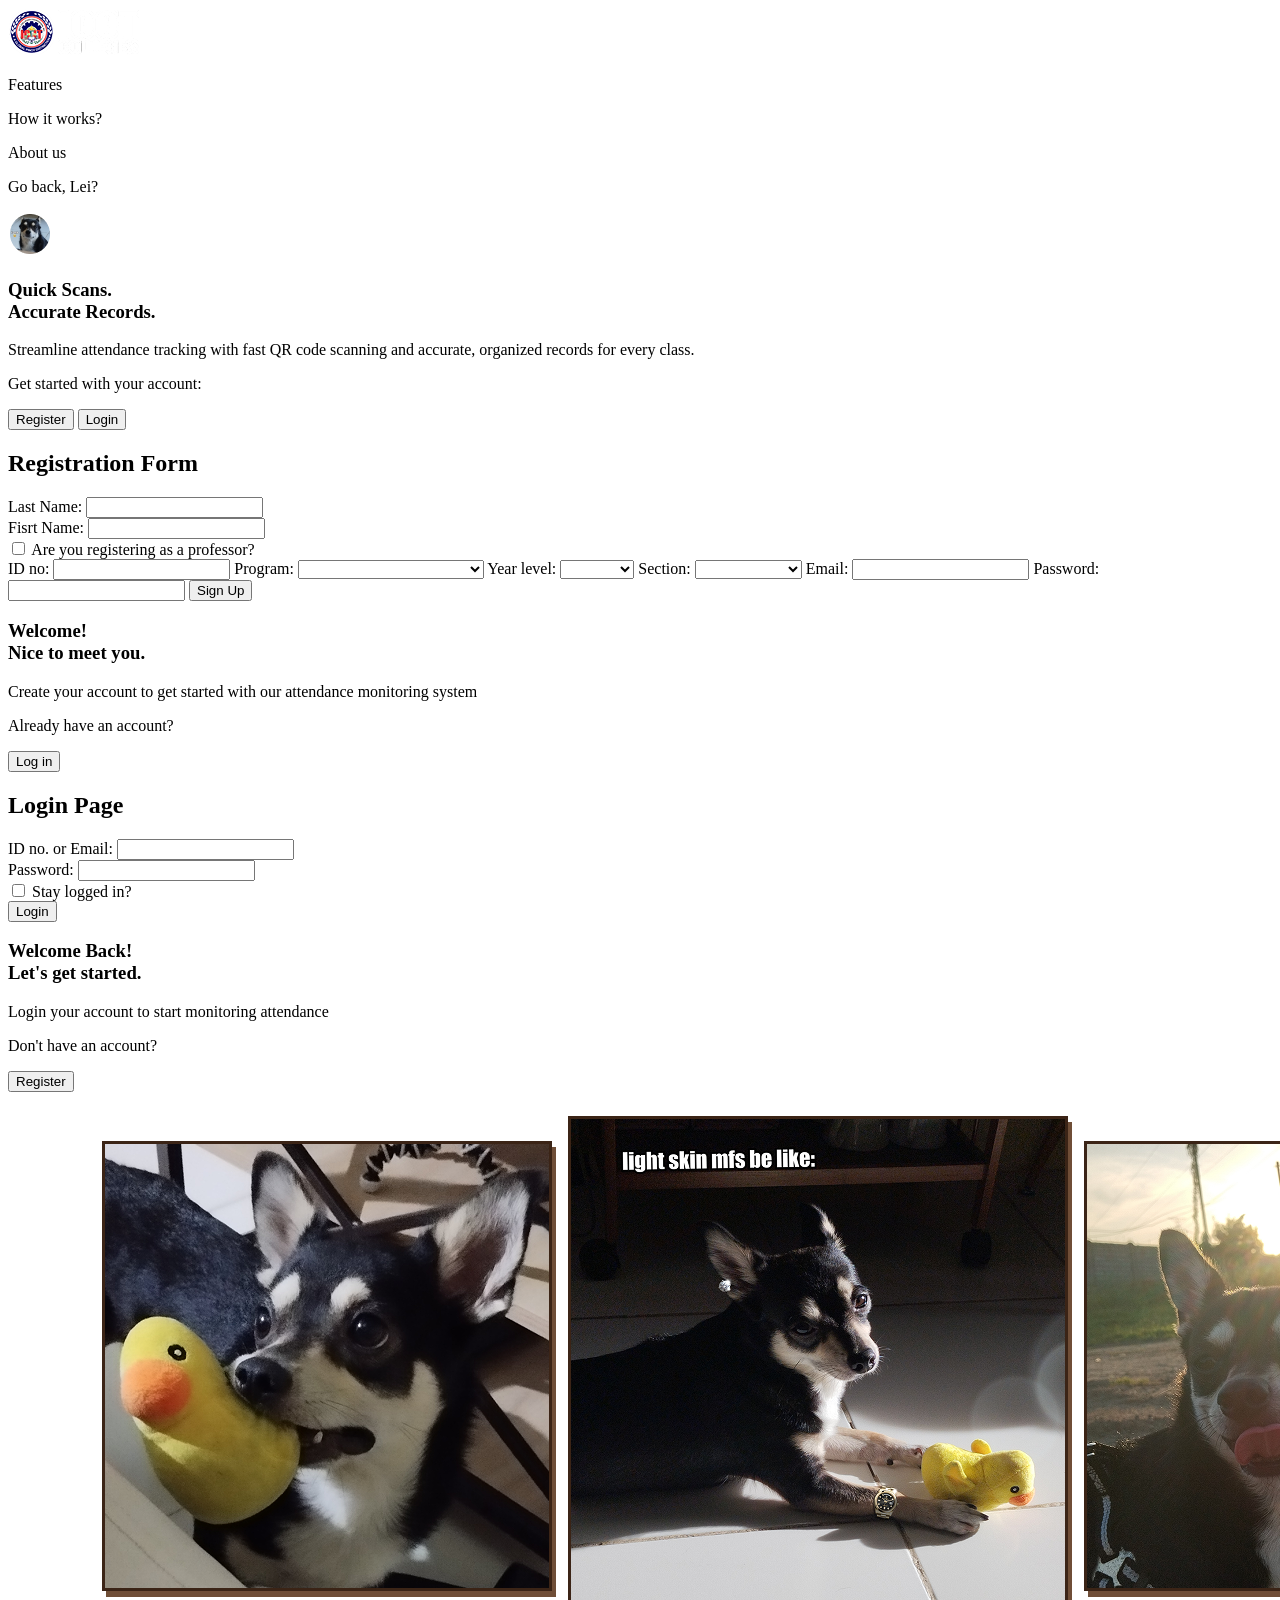
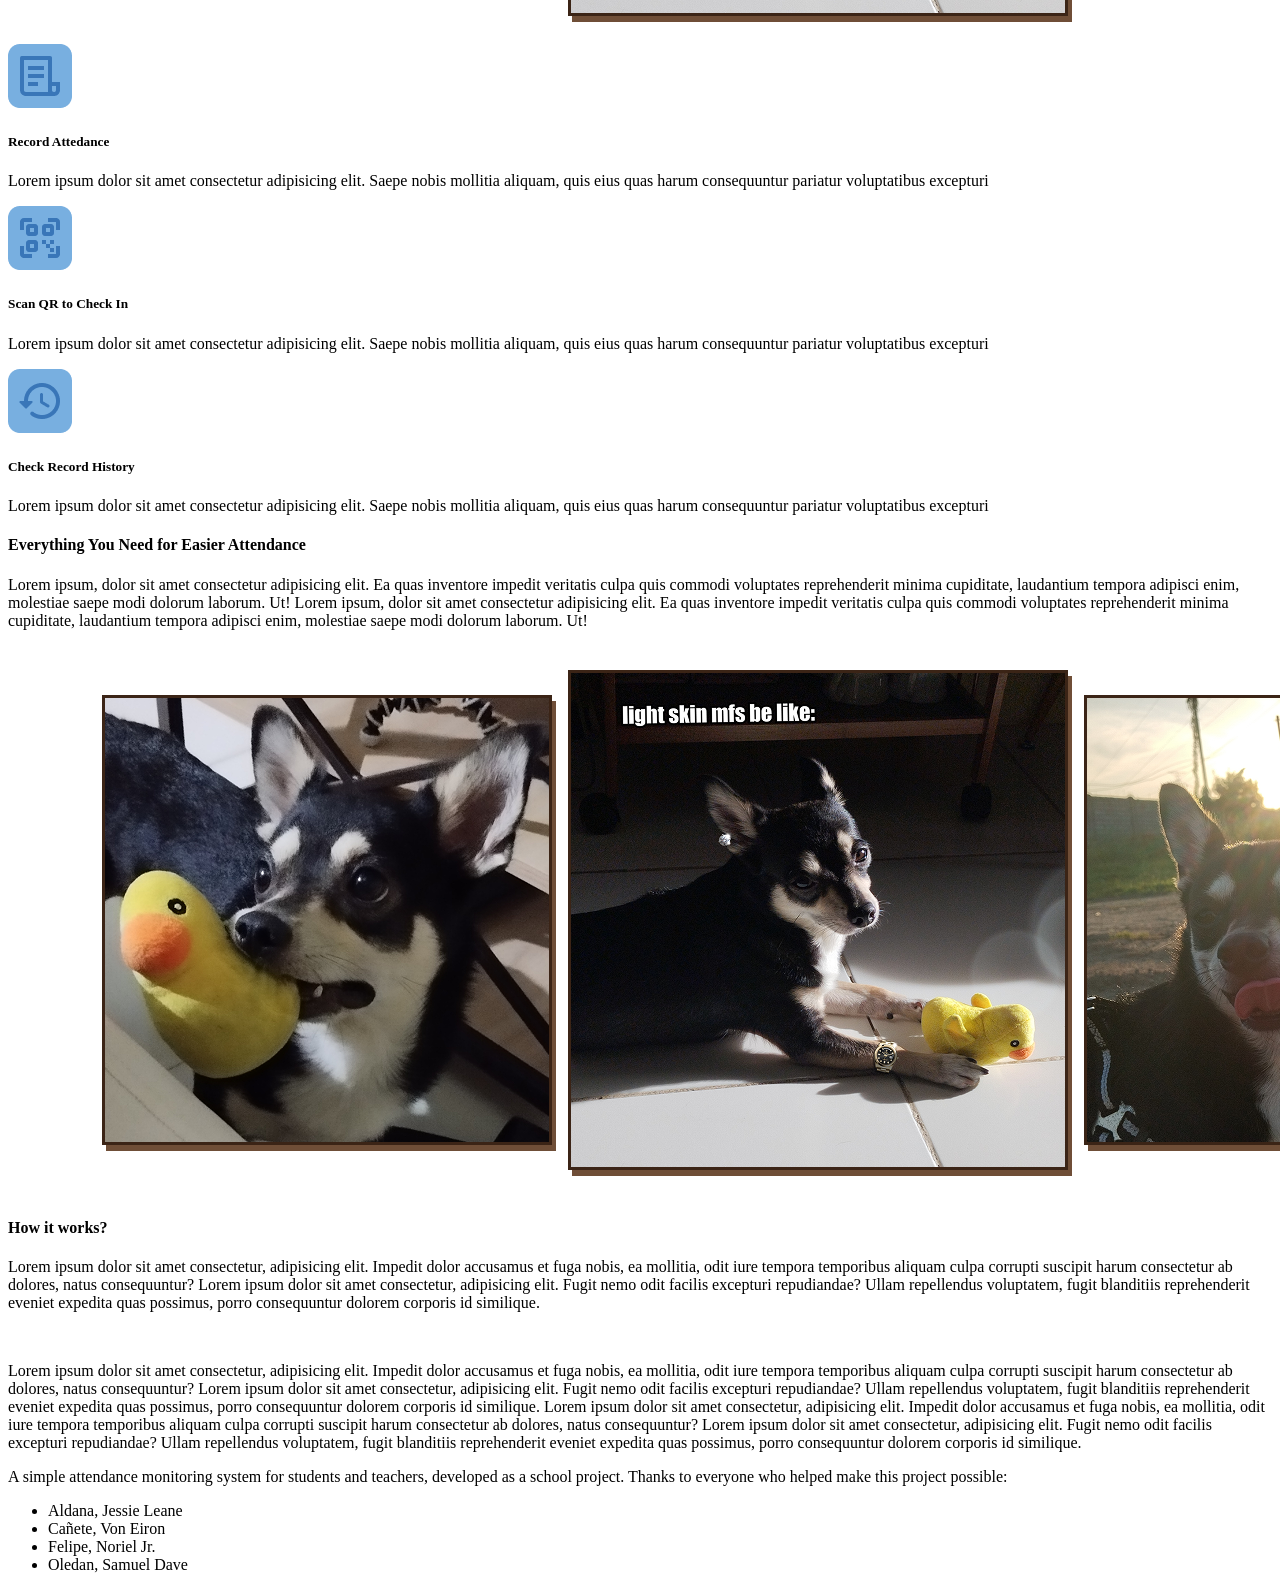
==== templates/index.html @ a51003de "directory organizations (links pending)" ====
<!DOCTYPE html>
<html lang="en">

<head>
    <meta charset="UTF-8">
    <meta name="viewport" content="width=device-width, initial-scale=1.0">
    <title>Landing Page
    </title>

    <link rel="stylesheet" href="cssfornav.css">
    <link rel="stylesheet" href="cssforhero.css">
    <link rel="stylesheet" href="cssforfeatures.css">
    <link rel="stylesheet" href="cssforhowitworks.css">
    <link rel="stylesheet" href="cssforfooter.css">
    <link rel="stylesheet" href="loginform.css">
    <link rel="stylesheet" href="registerform.css">
    <link rel="stylesheet" href="registrationform.css">
</head>

<body>
    <header>
        <nav>
            <div class="logodiv">
                <img src="../img_use/icct_logo.png" alt="icct logo" id="logo">
            </div>

            <div class="ctadiv">
                <p id="features">Features</p>
                <p id="howitworks">How it works?</p>
                <p id="aboutus">About us</p>
            </div>

            <div class="ctadiv2">
                <p>Go back, Lei?</p>
                <img src="../img_use/profile_icon.png" alt="icon" />
            </div>
        </nav>

        <div class="hero">
            <section class="headline">
                <div class="description">
                    <h3>Quick Scans. <br />Accurate Records.</h3>
                    <p>Streamline attendance tracking with fast QR code scanning and accurate, organized records for
                        every class.</p>
                </div>

                <div class="herocta">
                    <p>Get started with your account:</p>
                    <div class="herobutton">
                        <button id="register">Register</button>
                        <button id="login">Login</button>
                    </div>
                </div>
            </section>

            <div class="registerform">
                <section class="firsthalf">
                    <h2>Registration Form</h2>
                    <div class="name">
                        <div>
                            <label for="lname">Last Name:</label>
                            <input type="text" id="lname" required>
                        </div>
                        
                        <div>
                            <label for="fname">Fisrt Name:</label>
                            <input type="text" id="fname" required>
                        </div>
                    </div>

                    <div class="professor">
                        <input type="checkbox" id="professor">
                        <label for="professor">Are you registering as a professor?</label>
                    </div>
                    
                    <label for="idno">ID no:</label>
                    <input type="text" id="idno" required>

                    <label for="program">Program:</label>
                    <select name="Program" id="program">
                        <option value="" hidden></option>
                        <option value="CS">Computer Science</option>
                        <option value="IT">Information and Technology</option>
                    </select>

                    <label for="yearlevel">Year level:</label>
                    <select name="yearlevel" id="yearlevel">
                        <option value="" hidden></option>
                        <option value="1styear">1st year</option>
                        <option value="2ndyear">2nd year</option>
                        <option value="3rdyear">3rd year</option>
                        <option value="4thyear">4th year</option>
                    </select>

                    <label for="section" class="section">Section:</label>
                    <select name="section" id="section">
                        <option value="" hidden></option>
                        <option value="N001BC">LFCAN001BC</option>
                    </select>

                    <label for="emailr">Email:</label>
                    <input type="email" id="emailr" required>
                    
                    <label for="passwordr" class="passwordr">Password:</label>
                    <input type="password" id="passwordr" class="passwordr" required>

                    <button id="signup">Sign Up</button>
                </section>

                <section class="secondhalf">
                    <h3>Welcome! <br> Nice to meet you.</h3>
                    <p>Create your account to get started with our attendance monitoring system</p>
                    
                    <div class="login">
                        <p>Already have an account?</p>
                        <button id="login">Log in</button>
                    </div>
                </section>
            </div>

            <div class="loginform">
                <section class="firsthalf">
                    <h2 id="loginheader">Login Page</h2>

                    <div class="email">
                        <label for="emailinput" class="emailinput">ID no. or Email:</label>
                        <input type="text" id="emailinput" class="emailinput" required />
                    </div>

                    <div class="password">
                        <label for="passinput" class="passwpassinputord">Password:</label>
                        <input type="password" id="passinput" class="passinput" required />
                    </div>
                    
                    <div class="staylogin">
                        <input type="checkbox" id="staylogin">
                        <label for="staylogin">Stay logged in?</label>
                    </div>

                    <button id="loginbutton">Login</button>
                </section>

                <section class="secondhalf">
                    <h3>Welcome Back! <br> Let's get started.</h3>
                    <p>Login your account to start monitoring attendance</p>
                    
                    <div class="register">
                        <p>Don't have an account?</p>
                        <button id="register">Register</button>
                    </div>
                </section>
            </div>

            <section class="showcase">
                <img src="../img_use/Property 1=Default.png" alt="icon" />
            </section>
        </div>
    </header>
    <main>
        <div class="features">
            <section class="fbox">
                <div class="box1">
                    <section>
                        <img src="../img_use/icon.png" alt="icon" loading="lazy" />
                        <h5>Record Attedance</h5>
                    </section>
                    <p>Lorem ipsum dolor sit amet consectetur adipisicing elit. Saepe nobis mollitia aliquam, quis eius
                        quas harum consequuntur pariatur voluptatibus excepturi </p>
                </div>
                <div class="box2">
                    <section>
                        <img src="../img_use/icon_container.png" alt="icon" loading="lazy" />
                        <h5>Scan QR to Check In</h5>
                    </section>
                    <p>Lorem ipsum dolor sit amet consectetur adipisicing elit. Saepe nobis mollitia aliquam, quis eius
                        quas harum consequuntur pariatur voluptatibus excepturi </p>
                </div>
                <div class="box3">
                    <section>
                        <img src="../img_use/icon_container(1).png" alt="icon" loading="lazy" />
                        <h5>Check Record History</h5>
                    </section>
                    <p>Lorem ipsum dolor sit amet consectetur adipisicing elit. Saepe nobis mollitia aliquam, quis eius
                        quas harum consequuntur pariatur voluptatibus excepturi </p>
                </div>
            </section>

            <section class="fdescription">
                <h4>Everything You Need for Easier Attendance</h4>
                <p>Lorem ipsum, dolor sit amet consectetur adipisicing elit. Ea quas inventore impedit veritatis culpa
                    quis commodi voluptates reprehenderit minima cupiditate, laudantium tempora adipisci enim, molestiae
                    saepe modi dolorum laborum. Ut! Lorem ipsum, dolor sit amet consectetur adipisicing elit. Ea quas
                    inventore impedit veritatis culpa quis commodi voluptates reprehenderit minima cupiditate,
                    laudantium tempora adipisci enim, molestiae saepe modi dolorum laborum. Ut!</p>
            </section>
        </div>

        <div class="howitworks">
            <section>
                <div>
                    <img src="../img_use/Property 1=Default.png" alt="carousel" loading="lazy" />
                </div>
            </section>

            <section>
                <h4>How it works?</h4>
                <p>Lorem ipsum dolor sit amet consectetur, adipisicing elit. Impedit dolor accusamus et fuga nobis, ea
                    mollitia, odit iure tempora temporibus aliquam culpa corrupti suscipit harum consectetur ab dolores,
                    natus consequuntur? Lorem ipsum dolor sit amet consectetur, adipisicing elit. Fugit nemo odit
                    facilis excepturi repudiandae? Ullam repellendus voluptatem, fugit blanditiis reprehenderit eveniet
                    expedita quas possimus, porro consequuntur dolorem corporis id similique.</p>
                <br />
                <p>Lorem ipsum dolor sit amet consectetur, adipisicing elit. Impedit dolor accusamus et fuga nobis, ea
                    mollitia, odit iure tempora temporibus aliquam culpa corrupti suscipit harum consectetur ab dolores,
                    natus consequuntur? Lorem ipsum dolor sit amet consectetur, adipisicing elit. Fugit nemo odit
                    facilis excepturi repudiandae? Ullam repellendus voluptatem, fugit blanditiis reprehenderit eveniet
                    expedita quas possimus, porro consequuntur dolorem corporis id similique. Lorem ipsum dolor sit amet
                    consectetur, adipisicing elit. Impedit dolor accusamus et fuga nobis, ea mollitia, odit iure tempora
                    temporibus aliquam culpa corrupti suscipit harum consectetur ab dolores, natus consequuntur? Lorem
                    ipsum dolor sit amet consectetur, adipisicing elit. Fugit nemo odit facilis excepturi repudiandae?
                    Ullam repellendus voluptatem, fugit blanditiis reprehenderit eveniet expedita quas possimus, porro
                    consequuntur dolorem corporis id similique.</p>
            </section>
        </div>
    </main>

    <footer>
        <div>
            <p>A simple attendance monitoring system for students and teachers, developed as a school project. Thanks to
                everyone who helped make this project possible:</p>
        </div>

        <div>
            <ul>
                <li>Aldana, Jessie Leane</li>
                <li>Cañete, Von Eiron</li>
                <li>Felipe, Noriel Jr.</li>
                <li>Oledan, Samuel Dave</li>
            </ul>
        </div>
    </footer>
</body>

</html>
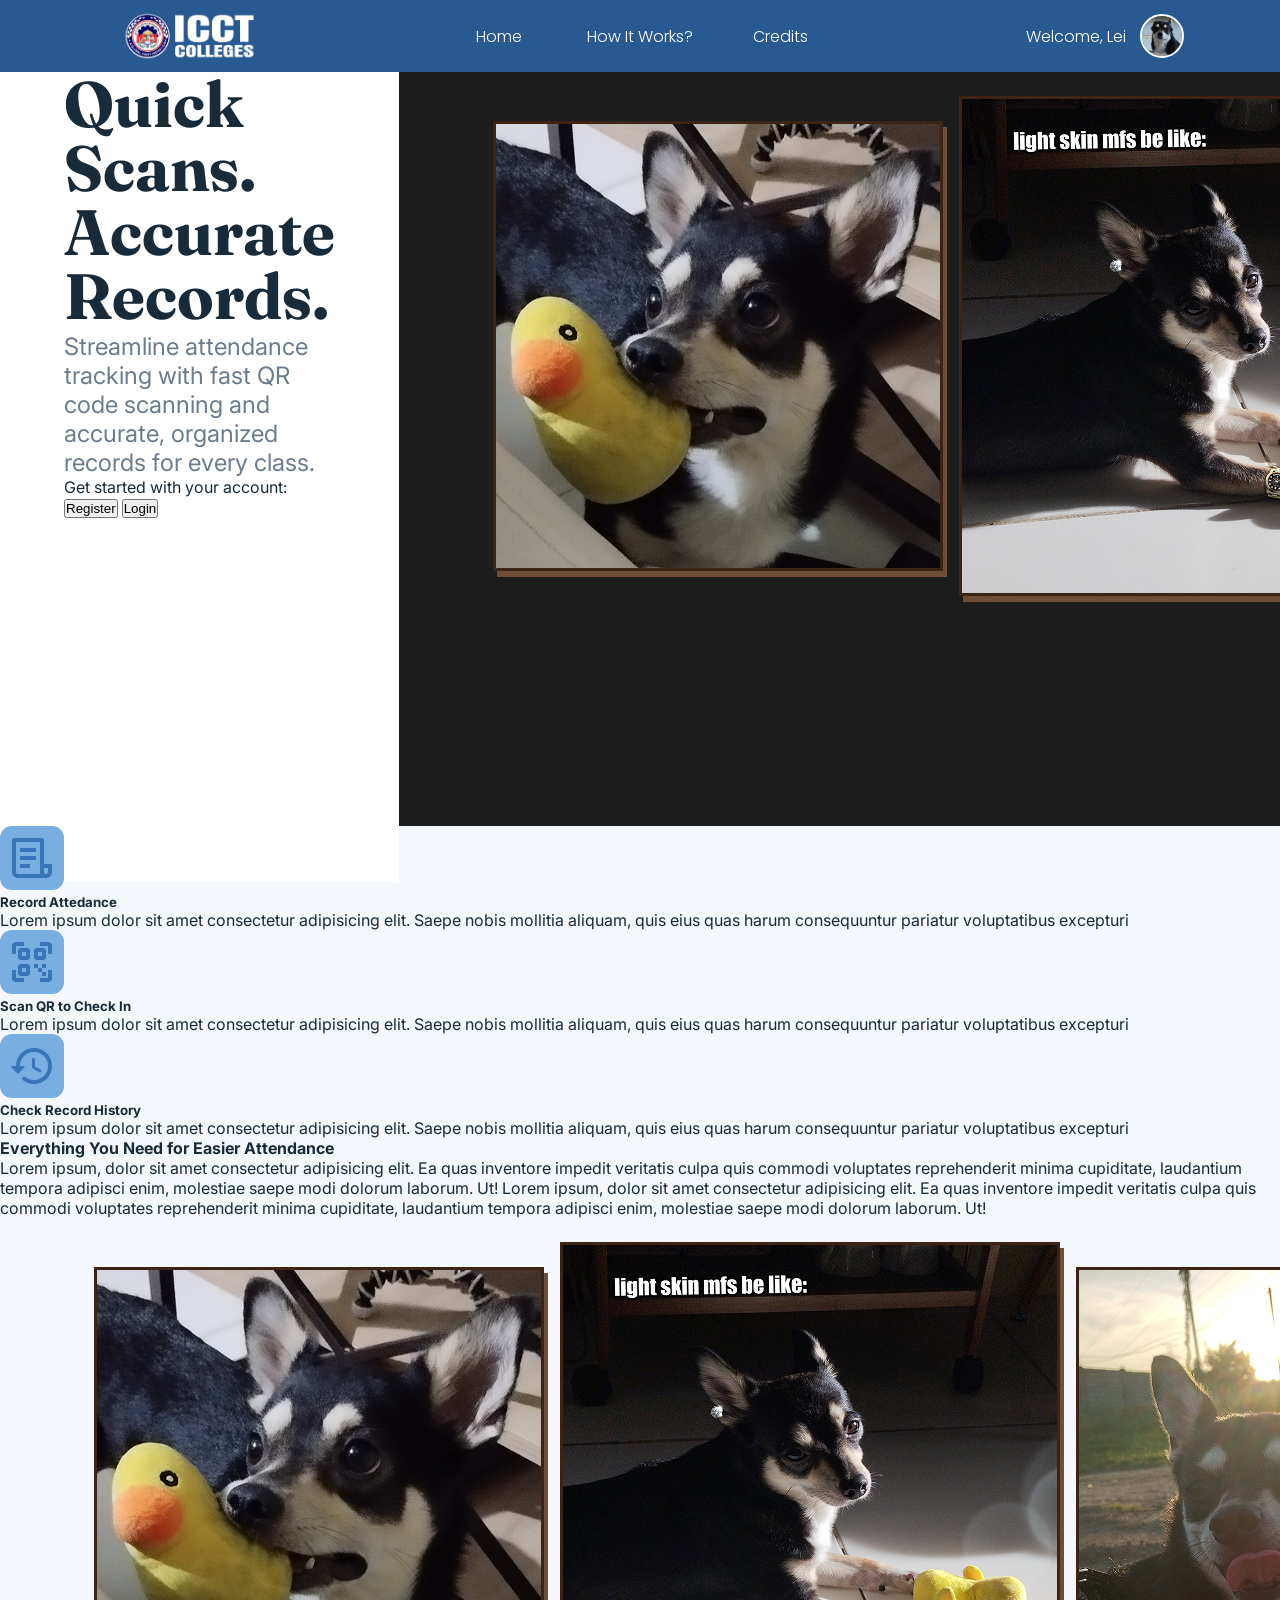
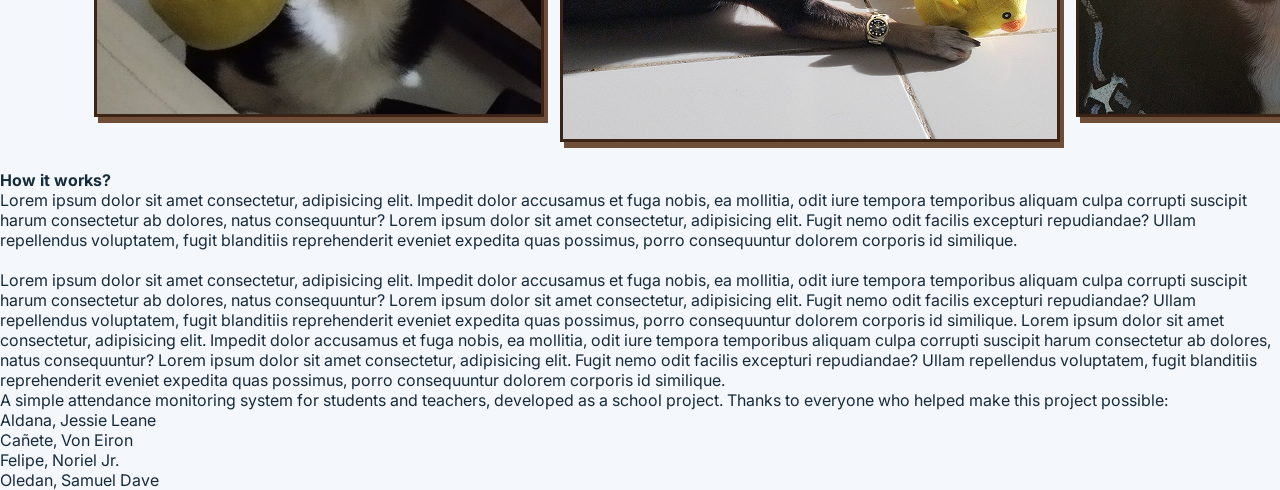
==== commit e4183b5a: "css adjustments (wip)" ====
--- a/templates/index.html
+++ b/templates/index.html
@@ -1,244 +1,318 @@
-<!DOCTYPE html>
+<!doctype html>
 <html lang="en">
-
-<head>
-    <meta charset="UTF-8">
-    <meta name="viewport" content="width=device-width, initial-scale=1.0">
-    <title>Landing Page
-    </title>
-
-    <link rel="stylesheet" href="cssfornav.css">
-    <link rel="stylesheet" href="cssforhero.css">
-    <link rel="stylesheet" href="cssforfeatures.css">
-    <link rel="stylesheet" href="cssforhowitworks.css">
-    <link rel="stylesheet" href="cssforfooter.css">
-    <link rel="stylesheet" href="loginform.css">
-    <link rel="stylesheet" href="registerform.css">
-    <link rel="stylesheet" href="registrationform.css">
-</head>
-
-<body>
+  <head>
+    <meta charset="UTF-8" />
+    <meta name="viewport" content="width=device-width, initial-scale=1.0" />
+
+    <link rel="stylesheet" href="..\static\styles\global.css" />
+    <link rel="stylesheet" href="..\static\styles\landing_page.css" />
+
+    <title>Landing Page</title>
+
+    <!-- <link rel="stylesheet" href="..\static\styles\nav_section.css" />
+    <link rel="stylesheet" href="..\static\styles\hero_section.css" />
+    <link rel="stylesheet" href="..\static\styles\features_1.css" />
+    <link rel="stylesheet" href="..\static\styles\features_2.css" />
+    <link rel="stylesheet" href="..\static\styles\footer_section.css" />
+    <link rel="stylesheet" href="..\static\styles\login_form.css" />
+    <link rel="stylesheet" href="..\static\styles\registration_form.css" /> -->
+  </head>
+  <body>
     <header>
-        <nav>
-            <div class="logodiv">
-                <img src="../img_use/icct_logo.png" alt="icct logo" id="logo">
-            </div>
-
-            <div class="ctadiv">
-                <p id="features">Features</p>
-                <p id="howitworks">How it works?</p>
-                <p id="aboutus">About us</p>
-            </div>
-
-            <div class="ctadiv2">
-                <p>Go back, Lei?</p>
-                <img src="../img_use/profile_icon.png" alt="icon" />
-            </div>
-        </nav>
-
-        <div class="hero">
-            <section class="headline">
-                <div class="description">
-                    <h3>Quick Scans. <br />Accurate Records.</h3>
-                    <p>Streamline attendance tracking with fast QR code scanning and accurate, organized records for
-                        every class.</p>
-                </div>
-
-                <div class="herocta">
-                    <p>Get started with your account:</p>
-                    <div class="herobutton">
-                        <button id="register">Register</button>
-                        <button id="login">Login</button>
-                    </div>
-                </div>
-            </section>
-
-            <div class="registerform">
-                <section class="firsthalf">
-                    <h2>Registration Form</h2>
-                    <div class="name">
-                        <div>
-                            <label for="lname">Last Name:</label>
-                            <input type="text" id="lname" required>
-                        </div>
-                        
-                        <div>
-                            <label for="fname">Fisrt Name:</label>
-                            <input type="text" id="fname" required>
-                        </div>
-                    </div>
-
-                    <div class="professor">
-                        <input type="checkbox" id="professor">
-                        <label for="professor">Are you registering as a professor?</label>
-                    </div>
-                    
-                    <label for="idno">ID no:</label>
-                    <input type="text" id="idno" required>
-
-                    <label for="program">Program:</label>
-                    <select name="Program" id="program">
-                        <option value="" hidden></option>
-                        <option value="CS">Computer Science</option>
-                        <option value="IT">Information and Technology</option>
-                    </select>
-
-                    <label for="yearlevel">Year level:</label>
-                    <select name="yearlevel" id="yearlevel">
-                        <option value="" hidden></option>
-                        <option value="1styear">1st year</option>
-                        <option value="2ndyear">2nd year</option>
-                        <option value="3rdyear">3rd year</option>
-                        <option value="4thyear">4th year</option>
-                    </select>
-
-                    <label for="section" class="section">Section:</label>
-                    <select name="section" id="section">
-                        <option value="" hidden></option>
-                        <option value="N001BC">LFCAN001BC</option>
-                    </select>
-
-                    <label for="emailr">Email:</label>
-                    <input type="email" id="emailr" required>
-                    
-                    <label for="passwordr" class="passwordr">Password:</label>
-                    <input type="password" id="passwordr" class="passwordr" required>
-
-                    <button id="signup">Sign Up</button>
-                </section>
-
-                <section class="secondhalf">
-                    <h3>Welcome! <br> Nice to meet you.</h3>
-                    <p>Create your account to get started with our attendance monitoring system</p>
-                    
-                    <div class="login">
-                        <p>Already have an account?</p>
-                        <button id="login">Log in</button>
-                    </div>
-                </section>
-            </div>
-
-            <div class="loginform">
-                <section class="firsthalf">
-                    <h2 id="loginheader">Login Page</h2>
-
-                    <div class="email">
-                        <label for="emailinput" class="emailinput">ID no. or Email:</label>
-                        <input type="text" id="emailinput" class="emailinput" required />
-                    </div>
-
-                    <div class="password">
-                        <label for="passinput" class="passwpassinputord">Password:</label>
-                        <input type="password" id="passinput" class="passinput" required />
-                    </div>
-                    
-                    <div class="staylogin">
-                        <input type="checkbox" id="staylogin">
-                        <label for="staylogin">Stay logged in?</label>
-                    </div>
-
-                    <button id="loginbutton">Login</button>
-                </section>
-
-                <section class="secondhalf">
-                    <h3>Welcome Back! <br> Let's get started.</h3>
-                    <p>Login your account to start monitoring attendance</p>
-                    
-                    <div class="register">
-                        <p>Don't have an account?</p>
-                        <button id="register">Register</button>
-                    </div>
-                </section>
-            </div>
-
-            <section class="showcase">
-                <img src="../img_use/Property 1=Default.png" alt="icon" />
-            </section>
-        </div>
+      <nav>
+        <div class="logo_container">
+          <img
+            src="../static/assets/images/icct_logo.png"
+            alt="icct_logo.png"
+          />
+        </div>
+
+        <div class="main_cta_container">
+          <a href="#home">Home</a>
+          <a href="#features">How It Works?</a>
+          <a href="#credits">Credits</a>
+
+          <!-- <p id="features">Features</p>
+          <p id="howitworks">How it works?</p>
+          <p id="aboutus">About us</p> -->
+        </div>
+
+        <div class="side_cta_container">
+          <a href="#home">Welcome, Lei</a>
+
+          <div class="profile_container">
+            <img
+              src="../static/assets/images/caca.png"
+              alt="profile_icon.png"
+            />
+          </div>
+        </div>
+      </nav>
+
+      <div class="hero_container">
+        <div class="headline">
+          <div class="description">
+            <h1>
+              Quick Scans.<br />
+              Accurate Records.
+            </h1>
+            <p>
+              Streamline attendance tracking with fast QR code scanning and
+              accurate, organized records for every class.
+            </p>
+          </div>
+
+          <div class="hero_cta_container">
+            <p>Get started with your account:</p>
+            <div class="herobutton">
+              <button id="register">Register</button>
+              <button id="login">Login</button>
+            </div>
+          </div>
+        </div>
+
+        <!-- <div class="registerform">
+          <section class="firsthalf">
+            <h2>Registration Form</h2>
+            <div class="name">
+              <div>
+                <label for="lname">Last Name:</label>
+                <input type="text" id="lname" required />
+              </div>
+
+              <div>
+                <label for="fname">Fisrt Name:</label>
+                <input type="text" id="fname" required />
+              </div>
+            </div>
+
+            <div class="professor">
+              <input type="checkbox" id="professor" />
+              <label for="professor">Are you registering as a professor?</label>
+            </div>
+
+            <label for="idno">ID no:</label>
+            <input type="text" id="idno" required />
+
+            <label for="program">Program:</label>
+            <select name="Program" id="program">
+              <option value="" hidden></option>
+              <option value="CS">Computer Science</option>
+              <option value="IT">Information and Technology</option>
+            </select>
+
+            <label for="yearlevel">Year level:</label>
+            <select name="yearlevel" id="yearlevel">
+              <option value="" hidden></option>
+              <option value="1styear">1st year</option>
+              <option value="2ndyear">2nd year</option>
+              <option value="3rdyear">3rd year</option>
+              <option value="4thyear">4th year</option>
+            </select>
+
+            <label for="section" class="section">Section:</label>
+            <select name="section" id="section">
+              <option value="" hidden></option>
+              <option value="N001BC">LFCAN001BC</option>
+            </select>
+
+            <label for="emailr">Email:</label>
+            <input type="email" id="emailr" required />
+
+            <label for="passwordr" class="passwordr">Password:</label>
+            <input type="password" id="passwordr" class="passwordr" required />
+
+            <button id="signup">Sign Up</button>
+          </section>
+
+          <section class="secondhalf">
+            <h3>
+              Welcome! <br />
+              Nice to meet you.
+            </h3>
+            <p>
+              Create your account to get started with our attendance monitoring
+              system
+            </p>
+
+            <div class="login">
+              <p>Already have an account?</p>
+              <button id="login">Log in</button>
+            </div>
+          </section>
+        </div>
+
+        <div class="loginform">
+          <section class="firsthalf">
+            <h2 id="loginheader">Login Page</h2>
+
+            <div class="email">
+              <label for="emailinput" class="emailinput"
+                >ID no. or Email:</label
+              >
+              <input type="text" id="emailinput" class="emailinput" required />
+            </div>
+
+            <div class="password">
+              <label for="passinput" class="passwpassinputord">Password:</label>
+              <input
+                type="password"
+                id="passinput"
+                class="passinput"
+                required
+              />
+            </div>
+
+            <div class="staylogin">
+              <input type="checkbox" id="staylogin" />
+              <label for="staylogin">Stay logged in?</label>
+            </div>
+
+            <button id="loginbutton">Login</button>
+          </section>
+
+          <section class="secondhalf">
+            <h3>
+              Welcome Back! <br />
+              Let's get started.
+            </h3>
+            <p>Login your account to start monitoring attendance</p>
+
+            <div class="register">
+              <p>Don't have an account?</p>
+              <button id="register">Register</button>
+            </div>
+          </section>
+        </div> -->
+
+        <section class="showcase">
+          <img src="../img_use/Property 1=Default.png" alt="icon" />
+        </section>
+      </div>
     </header>
     <main>
-        <div class="features">
-            <section class="fbox">
-                <div class="box1">
-                    <section>
-                        <img src="../img_use/icon.png" alt="icon" loading="lazy" />
-                        <h5>Record Attedance</h5>
-                    </section>
-                    <p>Lorem ipsum dolor sit amet consectetur adipisicing elit. Saepe nobis mollitia aliquam, quis eius
-                        quas harum consequuntur pariatur voluptatibus excepturi </p>
-                </div>
-                <div class="box2">
-                    <section>
-                        <img src="../img_use/icon_container.png" alt="icon" loading="lazy" />
-                        <h5>Scan QR to Check In</h5>
-                    </section>
-                    <p>Lorem ipsum dolor sit amet consectetur adipisicing elit. Saepe nobis mollitia aliquam, quis eius
-                        quas harum consequuntur pariatur voluptatibus excepturi </p>
-                </div>
-                <div class="box3">
-                    <section>
-                        <img src="../img_use/icon_container(1).png" alt="icon" loading="lazy" />
-                        <h5>Check Record History</h5>
-                    </section>
-                    <p>Lorem ipsum dolor sit amet consectetur adipisicing elit. Saepe nobis mollitia aliquam, quis eius
-                        quas harum consequuntur pariatur voluptatibus excepturi </p>
-                </div>
+      <div class="features">
+        <section class="fbox">
+          <div class="box1">
+            <section>
+              <img src="../img_use/icon.png" alt="icon" loading="lazy" />
+              <h5>Record Attedance</h5>
             </section>
-
-            <section class="fdescription">
-                <h4>Everything You Need for Easier Attendance</h4>
-                <p>Lorem ipsum, dolor sit amet consectetur adipisicing elit. Ea quas inventore impedit veritatis culpa
-                    quis commodi voluptates reprehenderit minima cupiditate, laudantium tempora adipisci enim, molestiae
-                    saepe modi dolorum laborum. Ut! Lorem ipsum, dolor sit amet consectetur adipisicing elit. Ea quas
-                    inventore impedit veritatis culpa quis commodi voluptates reprehenderit minima cupiditate,
-                    laudantium tempora adipisci enim, molestiae saepe modi dolorum laborum. Ut!</p>
+            <p>
+              Lorem ipsum dolor sit amet consectetur adipisicing elit. Saepe
+              nobis mollitia aliquam, quis eius quas harum consequuntur pariatur
+              voluptatibus excepturi
+            </p>
+          </div>
+          <div class="box2">
+            <section>
+              <img
+                src="../img_use/icon_container.png"
+                alt="icon"
+                loading="lazy"
+              />
+              <h5>Scan QR to Check In</h5>
             </section>
-        </div>
-
-        <div class="howitworks">
+            <p>
+              Lorem ipsum dolor sit amet consectetur adipisicing elit. Saepe
+              nobis mollitia aliquam, quis eius quas harum consequuntur pariatur
+              voluptatibus excepturi
+            </p>
+          </div>
+          <div class="box3">
             <section>
-                <div>
-                    <img src="../img_use/Property 1=Default.png" alt="carousel" loading="lazy" />
-                </div>
+              <img
+                src="../img_use/icon_container(1).png"
+                alt="icon"
+                loading="lazy"
+              />
+              <h5>Check Record History</h5>
             </section>
-
-            <section>
-                <h4>How it works?</h4>
-                <p>Lorem ipsum dolor sit amet consectetur, adipisicing elit. Impedit dolor accusamus et fuga nobis, ea
-                    mollitia, odit iure tempora temporibus aliquam culpa corrupti suscipit harum consectetur ab dolores,
-                    natus consequuntur? Lorem ipsum dolor sit amet consectetur, adipisicing elit. Fugit nemo odit
-                    facilis excepturi repudiandae? Ullam repellendus voluptatem, fugit blanditiis reprehenderit eveniet
-                    expedita quas possimus, porro consequuntur dolorem corporis id similique.</p>
-                <br />
-                <p>Lorem ipsum dolor sit amet consectetur, adipisicing elit. Impedit dolor accusamus et fuga nobis, ea
-                    mollitia, odit iure tempora temporibus aliquam culpa corrupti suscipit harum consectetur ab dolores,
-                    natus consequuntur? Lorem ipsum dolor sit amet consectetur, adipisicing elit. Fugit nemo odit
-                    facilis excepturi repudiandae? Ullam repellendus voluptatem, fugit blanditiis reprehenderit eveniet
-                    expedita quas possimus, porro consequuntur dolorem corporis id similique. Lorem ipsum dolor sit amet
-                    consectetur, adipisicing elit. Impedit dolor accusamus et fuga nobis, ea mollitia, odit iure tempora
-                    temporibus aliquam culpa corrupti suscipit harum consectetur ab dolores, natus consequuntur? Lorem
-                    ipsum dolor sit amet consectetur, adipisicing elit. Fugit nemo odit facilis excepturi repudiandae?
-                    Ullam repellendus voluptatem, fugit blanditiis reprehenderit eveniet expedita quas possimus, porro
-                    consequuntur dolorem corporis id similique.</p>
-            </section>
-        </div>
+            <p>
+              Lorem ipsum dolor sit amet consectetur adipisicing elit. Saepe
+              nobis mollitia aliquam, quis eius quas harum consequuntur pariatur
+              voluptatibus excepturi
+            </p>
+          </div>
+        </section>
+
+        <section class="fdescription">
+          <h4>Everything You Need for Easier Attendance</h4>
+          <p>
+            Lorem ipsum, dolor sit amet consectetur adipisicing elit. Ea quas
+            inventore impedit veritatis culpa quis commodi voluptates
+            reprehenderit minima cupiditate, laudantium tempora adipisci enim,
+            molestiae saepe modi dolorum laborum. Ut! Lorem ipsum, dolor sit
+            amet consectetur adipisicing elit. Ea quas inventore impedit
+            veritatis culpa quis commodi voluptates reprehenderit minima
+            cupiditate, laudantium tempora adipisci enim, molestiae saepe modi
+            dolorum laborum. Ut!
+          </p>
+        </section>
+      </div>
+
+      <div class="howitworks">
+        <section>
+          <div>
+            <img
+              src="../img_use/Property 1=Default.png"
+              alt="carousel"
+              loading="lazy"
+            />
+          </div>
+        </section>
+
+        <section>
+          <h4>How it works?</h4>
+          <p>
+            Lorem ipsum dolor sit amet consectetur, adipisicing elit. Impedit
+            dolor accusamus et fuga nobis, ea mollitia, odit iure tempora
+            temporibus aliquam culpa corrupti suscipit harum consectetur ab
+            dolores, natus consequuntur? Lorem ipsum dolor sit amet consectetur,
+            adipisicing elit. Fugit nemo odit facilis excepturi repudiandae?
+            Ullam repellendus voluptatem, fugit blanditiis reprehenderit eveniet
+            expedita quas possimus, porro consequuntur dolorem corporis id
+            similique.
+          </p>
+          <br />
+          <p>
+            Lorem ipsum dolor sit amet consectetur, adipisicing elit. Impedit
+            dolor accusamus et fuga nobis, ea mollitia, odit iure tempora
+            temporibus aliquam culpa corrupti suscipit harum consectetur ab
+            dolores, natus consequuntur? Lorem ipsum dolor sit amet consectetur,
+            adipisicing elit. Fugit nemo odit facilis excepturi repudiandae?
+            Ullam repellendus voluptatem, fugit blanditiis reprehenderit eveniet
+            expedita quas possimus, porro consequuntur dolorem corporis id
+            similique. Lorem ipsum dolor sit amet consectetur, adipisicing elit.
+            Impedit dolor accusamus et fuga nobis, ea mollitia, odit iure
+            tempora temporibus aliquam culpa corrupti suscipit harum consectetur
+            ab dolores, natus consequuntur? Lorem ipsum dolor sit amet
+            consectetur, adipisicing elit. Fugit nemo odit facilis excepturi
+            repudiandae? Ullam repellendus voluptatem, fugit blanditiis
+            reprehenderit eveniet expedita quas possimus, porro consequuntur
+            dolorem corporis id similique.
+          </p>
+        </section>
+      </div>
     </main>
 
     <footer>
-        <div>
-            <p>A simple attendance monitoring system for students and teachers, developed as a school project. Thanks to
-                everyone who helped make this project possible:</p>
-        </div>
-
-        <div>
-            <ul>
-                <li>Aldana, Jessie Leane</li>
-                <li>Cañete, Von Eiron</li>
-                <li>Felipe, Noriel Jr.</li>
-                <li>Oledan, Samuel Dave</li>
-            </ul>
-        </div>
+      <div>
+        <p>
+          A simple attendance monitoring system for students and teachers,
+          developed as a school project. Thanks to everyone who helped make this
+          project possible:
+        </p>
+      </div>
+
+      <div>
+        <ul>
+          <li>Aldana, Jessie Leane</li>
+          <li>Cañete, Von Eiron</li>
+          <li>Felipe, Noriel Jr.</li>
+          <li>Oledan, Samuel Dave</li>
+        </ul>
+      </div>
     </footer>
-</body>
-
-</html>+  </body>
+</html>
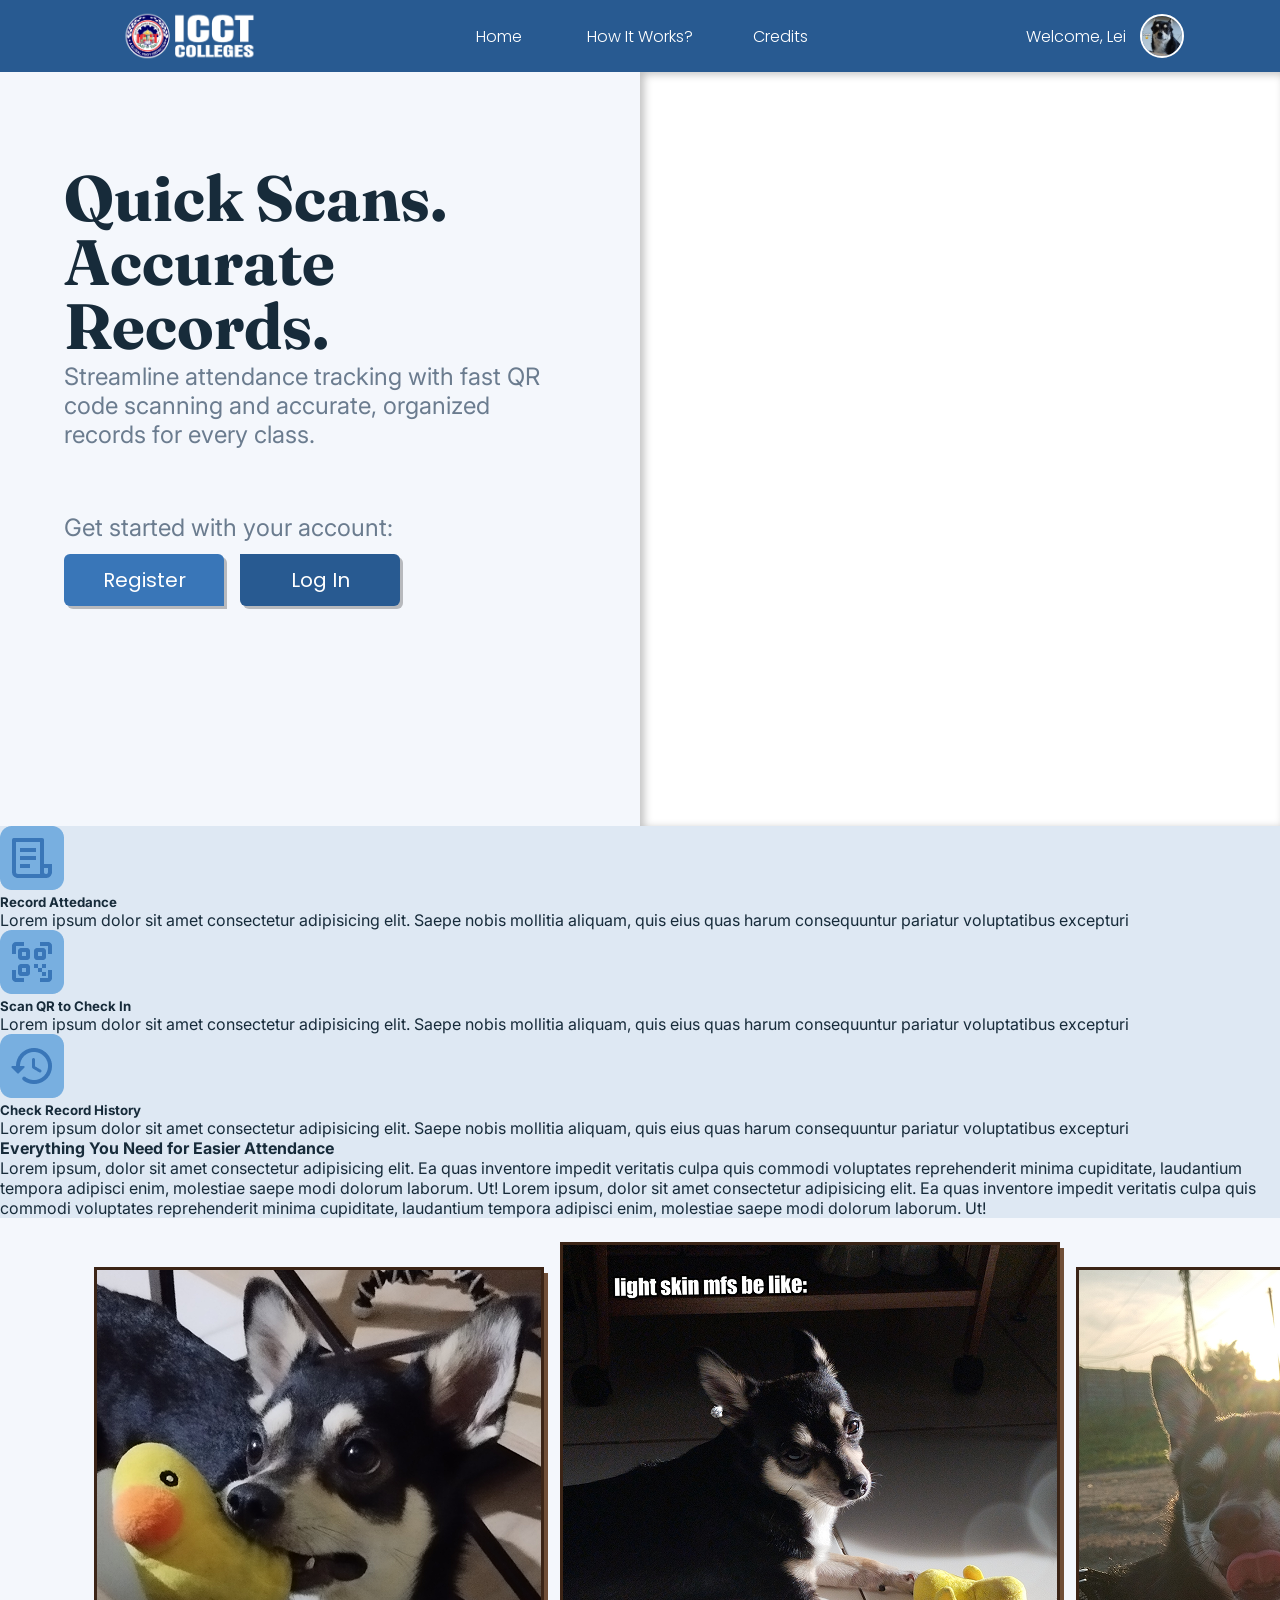
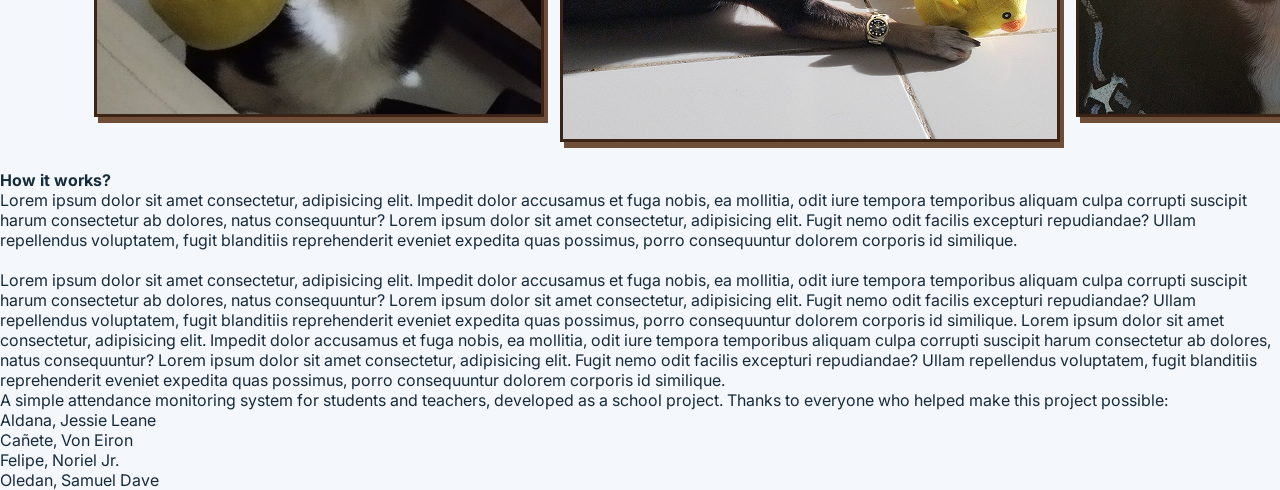
==== commit 73427218: "forms db integration" ====
--- a/templates/index.html
+++ b/templates/index.html
@@ -64,9 +64,103 @@
 
           <div class="hero_cta_container">
             <p>Get started with your account:</p>
-            <div class="herobutton">
-              <button id="register">Register</button>
-              <button id="login">Login</button>
+            <div class="cta_container">
+              <button id="register_cta">Register</button>
+              <button id="login_cta">Log In</button>
+
+              <dialog id="registration_form">
+                <div class="form_container">
+                  <p>Registration Form</p>
+                  <div class="form">
+                    <form id="registration_data" action="/submit" method="POST">
+                      <div class="form_group_container">
+                        <div class="form_group">
+                          <label for="first_name">First name:</label>
+                          <input
+                            type="text"
+                            id="first_name"
+                            name="first_name"
+                            required
+                          />
+                        </div>
+
+                        <div class="form_group">
+                          <label for="last_name">Last name:</label>
+                          <input
+                            type="text"
+                            id="last_name"
+                            name="last_name"
+                            required
+                          />
+                        </div>
+                      </div>
+
+                      <div class="form_single">
+                        <label for="id_number">ID no:</label>
+                        <input
+                          type="text"
+                          id="id_number"
+                          name="id_number"
+                          required
+                        />
+                      </div>
+
+                      <div class="form_single">
+                        <label for="program">Program:</label>
+                        <select name="program" id="program" required>
+                          <option value="" disabled selected></option>
+                          <option value="subject1">SUB1: Subject 1</option>
+                          <option value="subject2">SUB2: Subject 2</option>
+                          <option value="subject3">SUB3: Subject 3</option>
+                        </select>
+                      </div>
+
+                      <div class="form_group_container">
+                        <div class="form_group">
+                          <label for="year_level">Year Level:</label>
+                          <select name="year_level" id="year_level" required>
+                            <option value="" disabled selected></option>
+                            <option value="year_one">1st year</option>
+                            <option value="year_two">2nd year</option>
+                            <option value="irregular">Irregular</option>
+                          </select>
+                        </div>
+
+                        <div class="form_group">
+                          <label for="section">Section:</label>
+                          <select name="section" id="section" required>
+                            <option value="" disabled selected></option>
+                            <option value="section1">Section 1</option>
+                            <option value="section2">Section 2</option>
+                            <option value="section3">Section 3</option>
+                          </select>
+                        </div>
+                      </div>
+
+                      <div class="form_single">
+                        <label for="email">Email:</label>
+                        <input type="email" id="email" name="email" required />
+                      </div>
+
+                      <div class="form_single">
+                        <label for="password">Password:</label>
+                        <input
+                          type="password"
+                          id="password"
+                          name="password"
+                          required
+                        />
+                      </div>
+                    </form>
+                  </div>
+
+                  <div class="submission_cta">
+                    <button type="submit" form="registration_data">
+                      Sign In
+                    </button>
+                  </div>
+                </div>
+              </dialog>
             </div>
           </div>
         </div>
@@ -185,9 +279,11 @@
           </section>
         </div> -->
 
-        <section class="showcase">
-          <img src="../img_use/Property 1=Default.png" alt="icon" />
-        </section>
+        <div class="showcase">
+          <div class="cards_container">
+            <!-- <img src="../img_use/Property 1=Default.png" alt="icon" /> -->
+          </div>
+        </div>
       </div>
     </header>
     <main>
@@ -314,5 +410,6 @@
         </ul>
       </div>
     </footer>
+    <script src="../static/scripts/landing_page.js"></script>
   </body>
 </html>
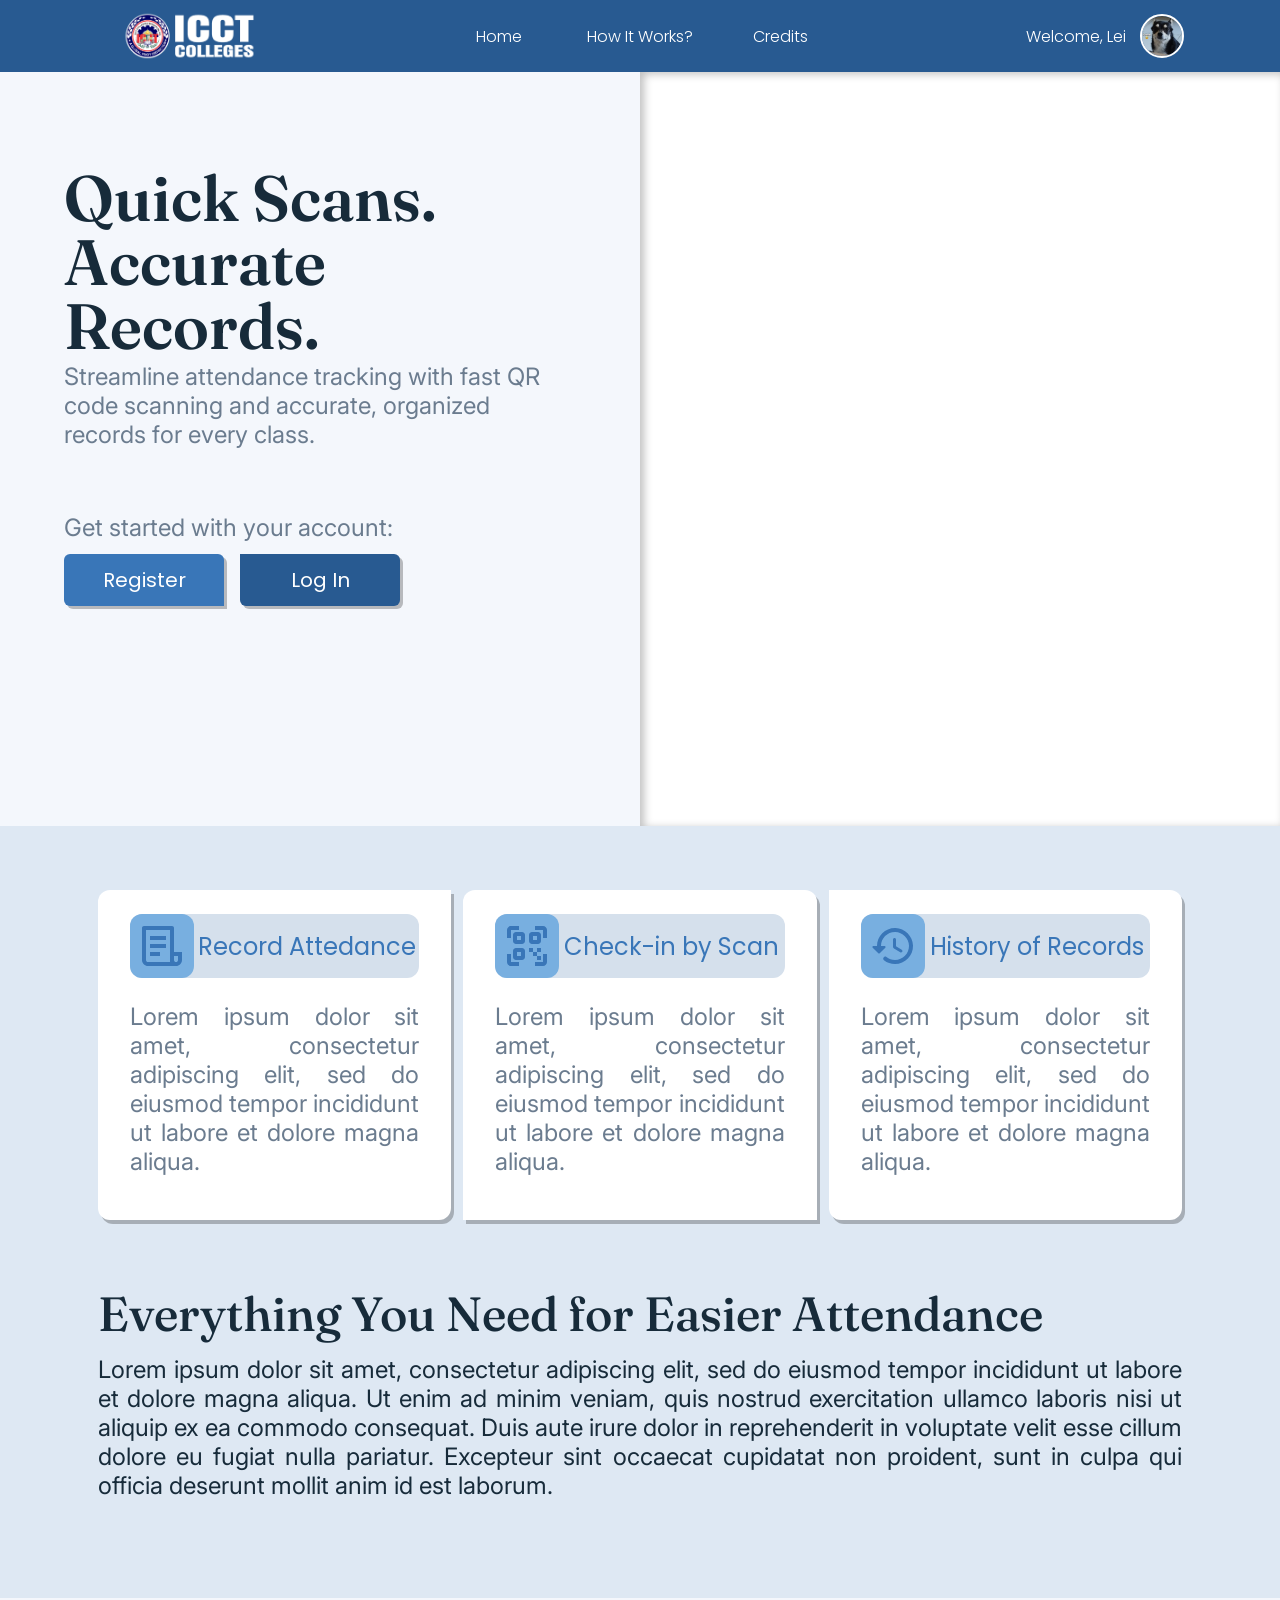
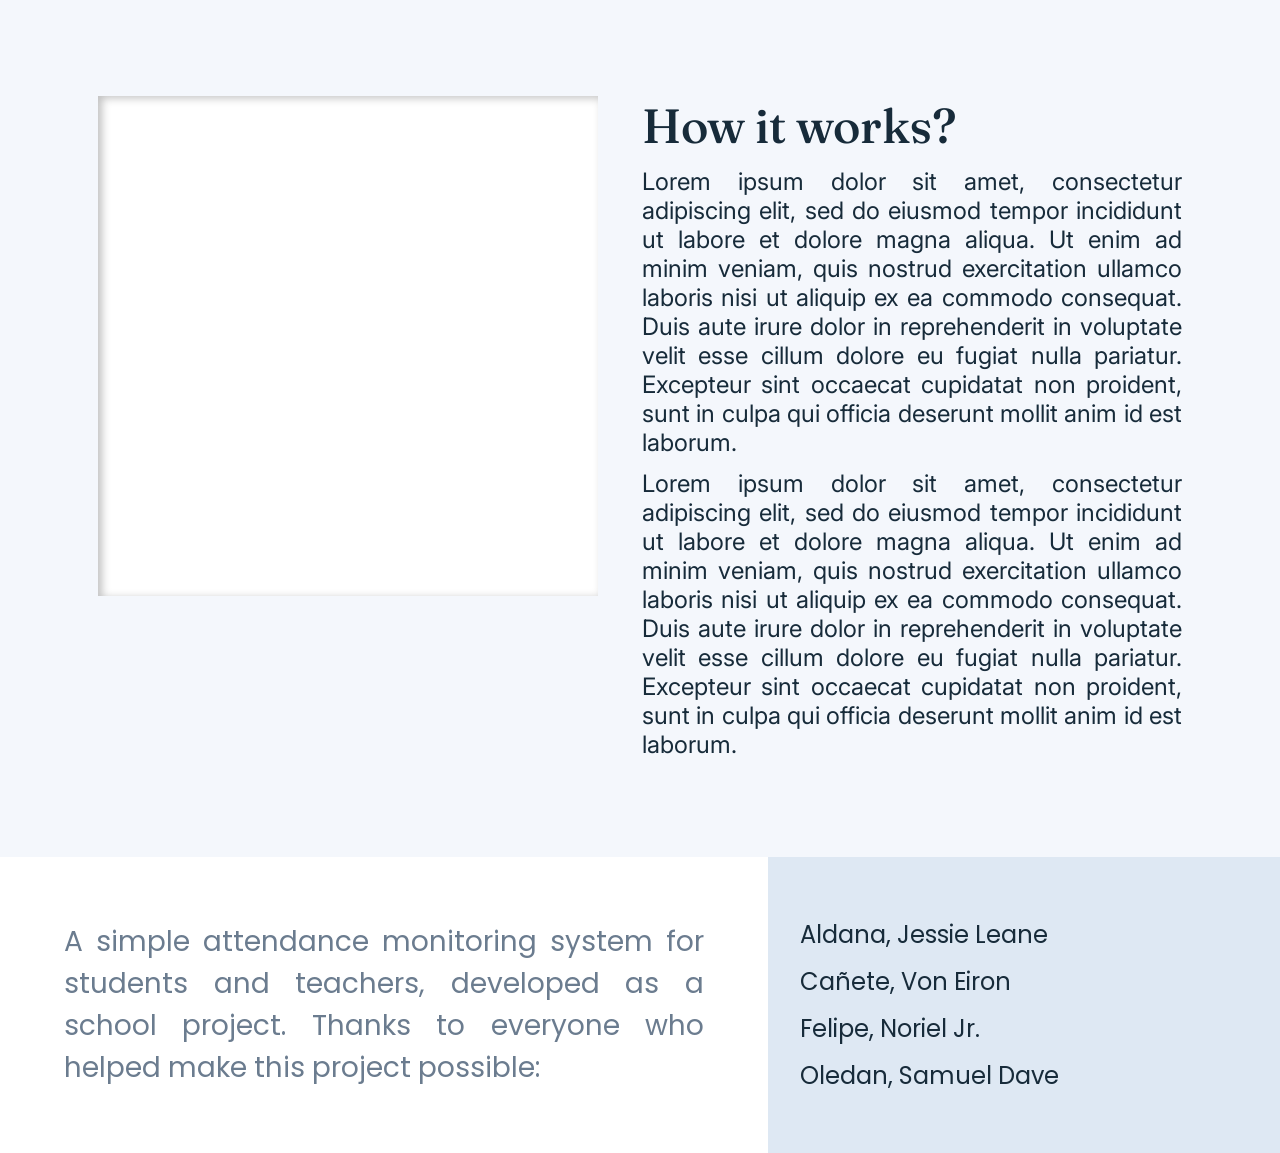
==== commit 6f2d3049: "Landing page design complete (pending organization)" ====
--- a/templates/index.html
+++ b/templates/index.html
@@ -7,17 +7,11 @@
     <link rel="stylesheet" href="..\static\styles\global.css" />
     <link rel="stylesheet" href="..\static\styles\landing_page.css" />
 
-    <title>Landing Page</title>
-
-    <!-- <link rel="stylesheet" href="..\static\styles\nav_section.css" />
-    <link rel="stylesheet" href="..\static\styles\hero_section.css" />
-    <link rel="stylesheet" href="..\static\styles\features_1.css" />
-    <link rel="stylesheet" href="..\static\styles\features_2.css" />
-    <link rel="stylesheet" href="..\static\styles\footer_section.css" />
-    <link rel="stylesheet" href="..\static\styles\login_form.css" />
-    <link rel="stylesheet" href="..\static\styles\registration_form.css" /> -->
+    <title>WS1 Finals Project</title>
   </head>
   <body>
+    <!--! Header & Nav Section -->
+
     <header>
       <nav>
         <div class="logo_container">
@@ -31,10 +25,6 @@
           <a href="#home">Home</a>
           <a href="#features">How It Works?</a>
           <a href="#credits">Credits</a>
-
-          <!-- <p id="features">Features</p>
-          <p id="howitworks">How it works?</p>
-          <p id="aboutus">About us</p> -->
         </div>
 
         <div class="side_cta_container">
@@ -49,8 +39,12 @@
         </div>
       </nav>
 
+      <!--* Hero Container -->
+
       <div class="hero_container">
         <div class="headline">
+          <!--* Grid 1 - Header Description -->
+
           <div class="description">
             <h1>
               Quick Scans.<br />
@@ -160,256 +154,156 @@
                     </button>
                   </div>
                 </div>
+                <div class="side_header">
+                  <h3>Welcome!<br />Nice to meet you.</h3>
+
+                  <p>
+                    Create your account to get started with our attendance
+                    monitoring system.
+                  </p>
+                </div>
               </dialog>
             </div>
           </div>
         </div>
 
-        <!-- <div class="registerform">
-          <section class="firsthalf">
-            <h2>Registration Form</h2>
-            <div class="name">
-              <div>
-                <label for="lname">Last Name:</label>
-                <input type="text" id="lname" required />
-              </div>
-
-              <div>
-                <label for="fname">Fisrt Name:</label>
-                <input type="text" id="fname" required />
-              </div>
-            </div>
-
-            <div class="professor">
-              <input type="checkbox" id="professor" />
-              <label for="professor">Are you registering as a professor?</label>
-            </div>
-
-            <label for="idno">ID no:</label>
-            <input type="text" id="idno" required />
-
-            <label for="program">Program:</label>
-            <select name="Program" id="program">
-              <option value="" hidden></option>
-              <option value="CS">Computer Science</option>
-              <option value="IT">Information and Technology</option>
-            </select>
-
-            <label for="yearlevel">Year level:</label>
-            <select name="yearlevel" id="yearlevel">
-              <option value="" hidden></option>
-              <option value="1styear">1st year</option>
-              <option value="2ndyear">2nd year</option>
-              <option value="3rdyear">3rd year</option>
-              <option value="4thyear">4th year</option>
-            </select>
-
-            <label for="section" class="section">Section:</label>
-            <select name="section" id="section">
-              <option value="" hidden></option>
-              <option value="N001BC">LFCAN001BC</option>
-            </select>
-
-            <label for="emailr">Email:</label>
-            <input type="email" id="emailr" required />
-
-            <label for="passwordr" class="passwordr">Password:</label>
-            <input type="password" id="passwordr" class="passwordr" required />
-
-            <button id="signup">Sign Up</button>
-          </section>
-
-          <section class="secondhalf">
-            <h3>
-              Welcome! <br />
-              Nice to meet you.
-            </h3>
-            <p>
-              Create your account to get started with our attendance monitoring
-              system
-            </p>
-
-            <div class="login">
-              <p>Already have an account?</p>
-              <button id="login">Log in</button>
-            </div>
-          </section>
-        </div>
-
-        <div class="loginform">
-          <section class="firsthalf">
-            <h2 id="loginheader">Login Page</h2>
-
-            <div class="email">
-              <label for="emailinput" class="emailinput"
-                >ID no. or Email:</label
-              >
-              <input type="text" id="emailinput" class="emailinput" required />
-            </div>
-
-            <div class="password">
-              <label for="passinput" class="passwpassinputord">Password:</label>
-              <input
-                type="password"
-                id="passinput"
-                class="passinput"
-                required
-              />
-            </div>
-
-            <div class="staylogin">
-              <input type="checkbox" id="staylogin" />
-              <label for="staylogin">Stay logged in?</label>
-            </div>
-
-            <button id="loginbutton">Login</button>
-          </section>
-
-          <section class="secondhalf">
-            <h3>
-              Welcome Back! <br />
-              Let's get started.
-            </h3>
-            <p>Login your account to start monitoring attendance</p>
-
-            <div class="register">
-              <p>Don't have an account?</p>
-              <button id="register">Register</button>
-            </div>
-          </section>
-        </div> -->
+        <!--* Grid 2 - Cards Showcase -->
 
         <div class="showcase">
           <div class="cards_container">
-            <!-- <img src="../img_use/Property 1=Default.png" alt="icon" /> -->
+            <!--TODO <img src="../img_use/Property 1=Default.png" alt="icon" /> -->
           </div>
         </div>
       </div>
     </header>
+
+    <!--! Main Section -->
+
     <main>
+      <!--* Features Showcase -->
+
       <div class="features">
-        <section class="fbox">
-          <div class="box1">
-            <section>
-              <img src="../img_use/icon.png" alt="icon" loading="lazy" />
-              <h5>Record Attedance</h5>
-            </section>
+        <!--* Cards Container -->
+
+        <section class="features_cards">
+          <div class="card_container card_1">
+            <div class="icon_container">
+              <div class="icon">
+                <img
+                  src="..\static\assets\icons\attendance_icon_showcase.svg"
+                  alt="attendance_icon"
+                />
+              </div>
+              <h3>Record Attedance</h3>
+            </div>
+
             <p>
-              Lorem ipsum dolor sit amet consectetur adipisicing elit. Saepe
-              nobis mollitia aliquam, quis eius quas harum consequuntur pariatur
-              voluptatibus excepturi
+              Lorem ipsum dolor sit amet, consectetur adipiscing elit, sed do
+              eiusmod tempor incididunt ut labore et dolore magna aliqua.
             </p>
           </div>
-          <div class="box2">
-            <section>
-              <img
-                src="../img_use/icon_container.png"
-                alt="icon"
-                loading="lazy"
-              />
-              <h5>Scan QR to Check In</h5>
-            </section>
+
+          <div class="card_container card_2">
+            <div class="icon_container">
+              <div class="icon">
+                <img
+                  src="..\static\assets\icons\qrcode_icon_showcase.svg"
+                  alt="attendance_icon"
+                />
+              </div>
+              <h3>Check-in by Scan</h3>
+            </div>
+
             <p>
-              Lorem ipsum dolor sit amet consectetur adipisicing elit. Saepe
-              nobis mollitia aliquam, quis eius quas harum consequuntur pariatur
-              voluptatibus excepturi
+              Lorem ipsum dolor sit amet, consectetur adipiscing elit, sed do
+              eiusmod tempor incididunt ut labore et dolore magna aliqua.
             </p>
           </div>
-          <div class="box3">
-            <section>
-              <img
-                src="../img_use/icon_container(1).png"
-                alt="icon"
-                loading="lazy"
-              />
-              <h5>Check Record History</h5>
-            </section>
+
+          <div class="card_container card_3">
+            <div class="icon_container">
+              <div class="icon">
+                <img
+                  src="..\static\assets\icons\history_icon_showcase.svg"
+                  alt="attendance_icon"
+                />
+              </div>
+              <h3>History of Records</h3>
+            </div>
+
             <p>
-              Lorem ipsum dolor sit amet consectetur adipisicing elit. Saepe
-              nobis mollitia aliquam, quis eius quas harum consequuntur pariatur
-              voluptatibus excepturi
+              Lorem ipsum dolor sit amet, consectetur adipiscing elit, sed do
+              eiusmod tempor incididunt ut labore et dolore magna aliqua.
             </p>
           </div>
         </section>
 
-        <section class="fdescription">
-          <h4>Everything You Need for Easier Attendance</h4>
+        <!--* Description -->
+
+        <section class="feature_description">
+          <h2>Everything You Need for Easier Attendance</h2>
           <p>
-            Lorem ipsum, dolor sit amet consectetur adipisicing elit. Ea quas
-            inventore impedit veritatis culpa quis commodi voluptates
-            reprehenderit minima cupiditate, laudantium tempora adipisci enim,
-            molestiae saepe modi dolorum laborum. Ut! Lorem ipsum, dolor sit
-            amet consectetur adipisicing elit. Ea quas inventore impedit
-            veritatis culpa quis commodi voluptates reprehenderit minima
-            cupiditate, laudantium tempora adipisci enim, molestiae saepe modi
-            dolorum laborum. Ut!
+            Lorem ipsum dolor sit amet, consectetur adipiscing elit, sed do
+            eiusmod tempor incididunt ut labore et dolore magna aliqua. Ut enim
+            ad minim veniam, quis nostrud exercitation ullamco laboris nisi ut
+            aliquip ex ea commodo consequat. Duis aute irure dolor in
+            reprehenderit in voluptate velit esse cillum dolore eu fugiat nulla
+            pariatur. Excepteur sint occaecat cupidatat non proident, sunt in
+            culpa qui officia deserunt mollit anim id est laborum.
           </p>
         </section>
       </div>
 
-      <div class="howitworks">
-        <section>
-          <div>
-            <img
-              src="../img_use/Property 1=Default.png"
-              alt="carousel"
-              loading="lazy"
-            />
-          </div>
-        </section>
-
-        <section>
-          <h4>How it works?</h4>
+      <!--* Description 2 -->
+
+      <div class="hiw_description_container">
+        <section class="hiw_card_container"></section>
+
+        <section class="hiw_description">
+          <h2>How it works?</h2>
           <p>
-            Lorem ipsum dolor sit amet consectetur, adipisicing elit. Impedit
-            dolor accusamus et fuga nobis, ea mollitia, odit iure tempora
-            temporibus aliquam culpa corrupti suscipit harum consectetur ab
-            dolores, natus consequuntur? Lorem ipsum dolor sit amet consectetur,
-            adipisicing elit. Fugit nemo odit facilis excepturi repudiandae?
-            Ullam repellendus voluptatem, fugit blanditiis reprehenderit eveniet
-            expedita quas possimus, porro consequuntur dolorem corporis id
-            similique.
+            Lorem ipsum dolor sit amet, consectetur adipiscing elit, sed do
+            eiusmod tempor incididunt ut labore et dolore magna aliqua. Ut enim
+            ad minim veniam, quis nostrud exercitation ullamco laboris nisi ut
+            aliquip ex ea commodo consequat. Duis aute irure dolor in
+            reprehenderit in voluptate velit esse cillum dolore eu fugiat nulla
+            pariatur. Excepteur sint occaecat cupidatat non proident, sunt in
+            culpa qui officia deserunt mollit anim id est laborum.
           </p>
-          <br />
           <p>
-            Lorem ipsum dolor sit amet consectetur, adipisicing elit. Impedit
-            dolor accusamus et fuga nobis, ea mollitia, odit iure tempora
-            temporibus aliquam culpa corrupti suscipit harum consectetur ab
-            dolores, natus consequuntur? Lorem ipsum dolor sit amet consectetur,
-            adipisicing elit. Fugit nemo odit facilis excepturi repudiandae?
-            Ullam repellendus voluptatem, fugit blanditiis reprehenderit eveniet
-            expedita quas possimus, porro consequuntur dolorem corporis id
-            similique. Lorem ipsum dolor sit amet consectetur, adipisicing elit.
-            Impedit dolor accusamus et fuga nobis, ea mollitia, odit iure
-            tempora temporibus aliquam culpa corrupti suscipit harum consectetur
-            ab dolores, natus consequuntur? Lorem ipsum dolor sit amet
-            consectetur, adipisicing elit. Fugit nemo odit facilis excepturi
-            repudiandae? Ullam repellendus voluptatem, fugit blanditiis
-            reprehenderit eveniet expedita quas possimus, porro consequuntur
-            dolorem corporis id similique.
+            Lorem ipsum dolor sit amet, consectetur adipiscing elit, sed do
+            eiusmod tempor incididunt ut labore et dolore magna aliqua. Ut enim
+            ad minim veniam, quis nostrud exercitation ullamco laboris nisi ut
+            aliquip ex ea commodo consequat. Duis aute irure dolor in
+            reprehenderit in voluptate velit esse cillum dolore eu fugiat nulla
+            pariatur. Excepteur sint occaecat cupidatat non proident, sunt in
+            culpa qui officia deserunt mollit anim id est laborum.
           </p>
         </section>
       </div>
     </main>
 
+    <!--! Footer Section -->
+
     <footer>
-      <div>
+      <section class="credits_description">
         <p>
           A simple attendance monitoring system for students and teachers,
           developed as a school project. Thanks to everyone who helped make this
           project possible:
         </p>
-      </div>
-
-      <div>
+      </section>
+
+      <section class="members_list">
         <ul>
           <li>Aldana, Jessie Leane</li>
           <li>Cañete, Von Eiron</li>
           <li>Felipe, Noriel Jr.</li>
           <li>Oledan, Samuel Dave</li>
         </ul>
-      </div>
+      </section>
     </footer>
+
     <script src="../static/scripts/landing_page.js"></script>
   </body>
 </html>
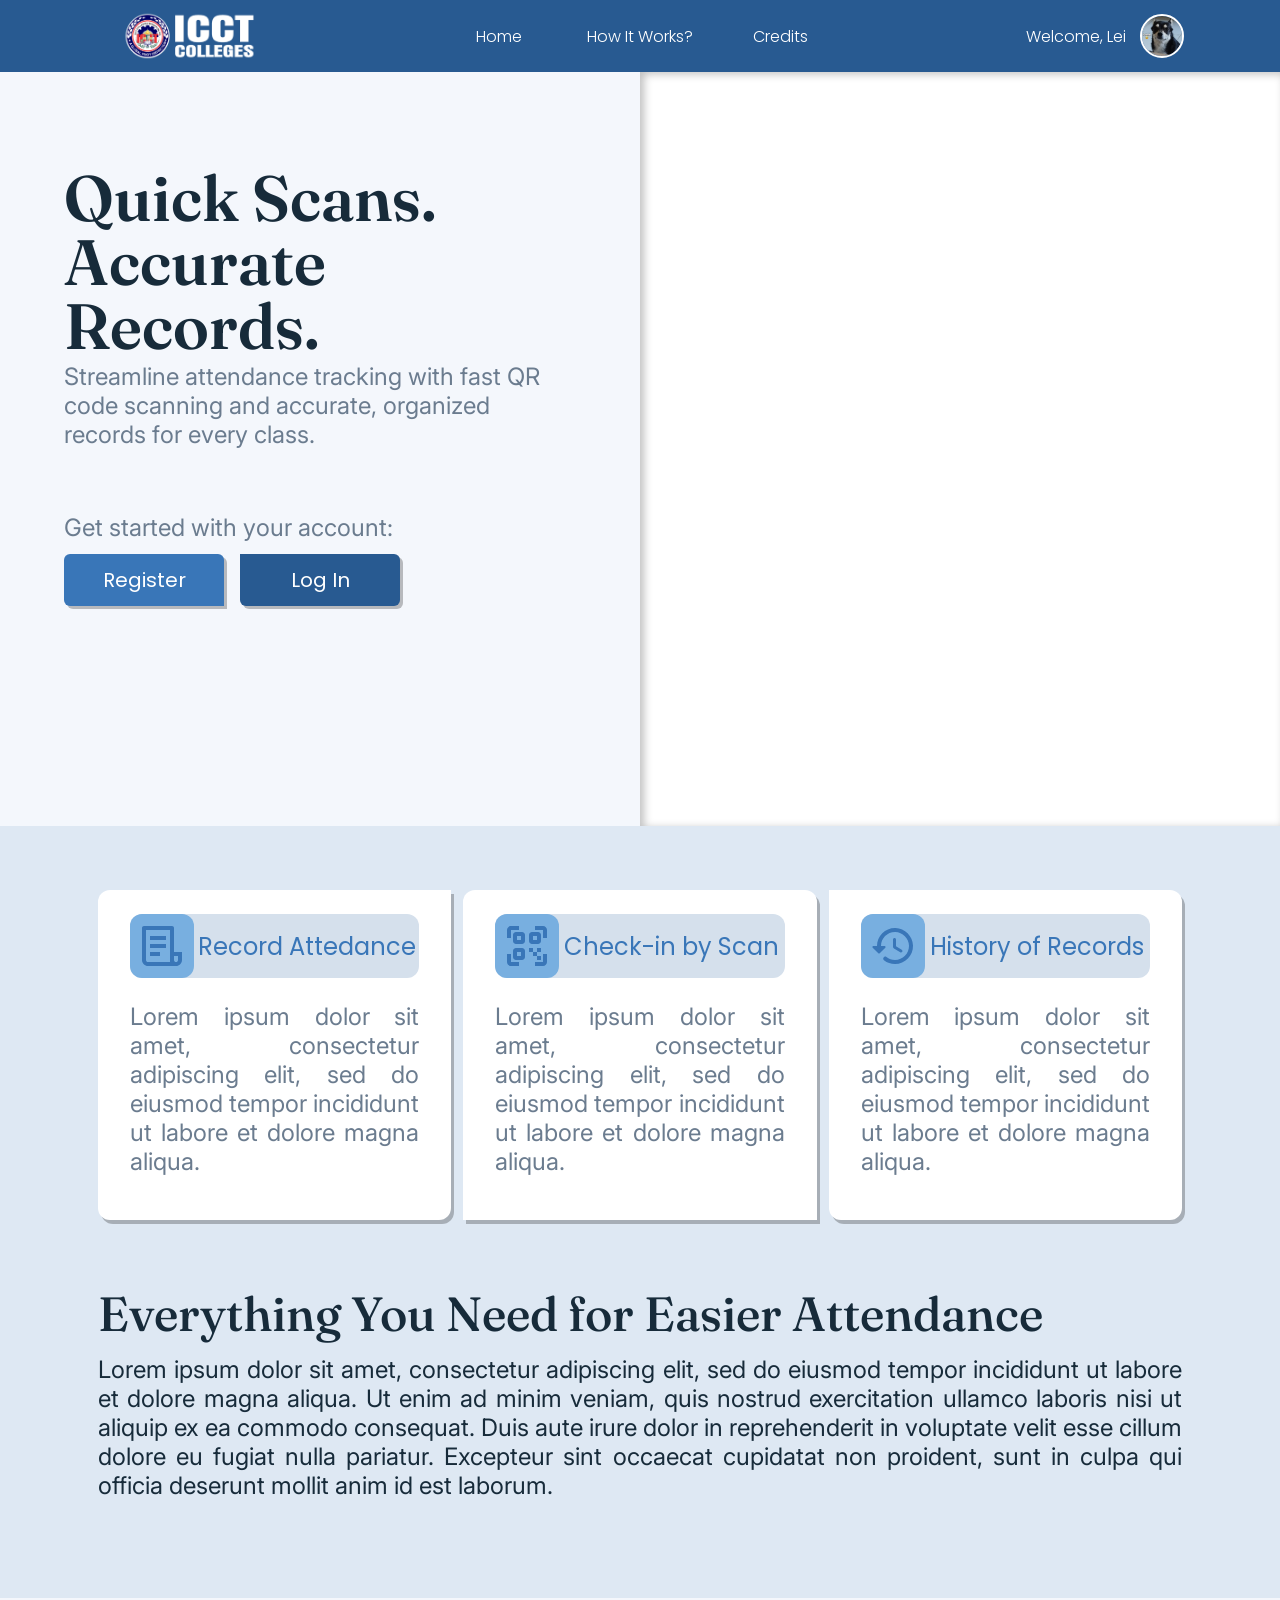
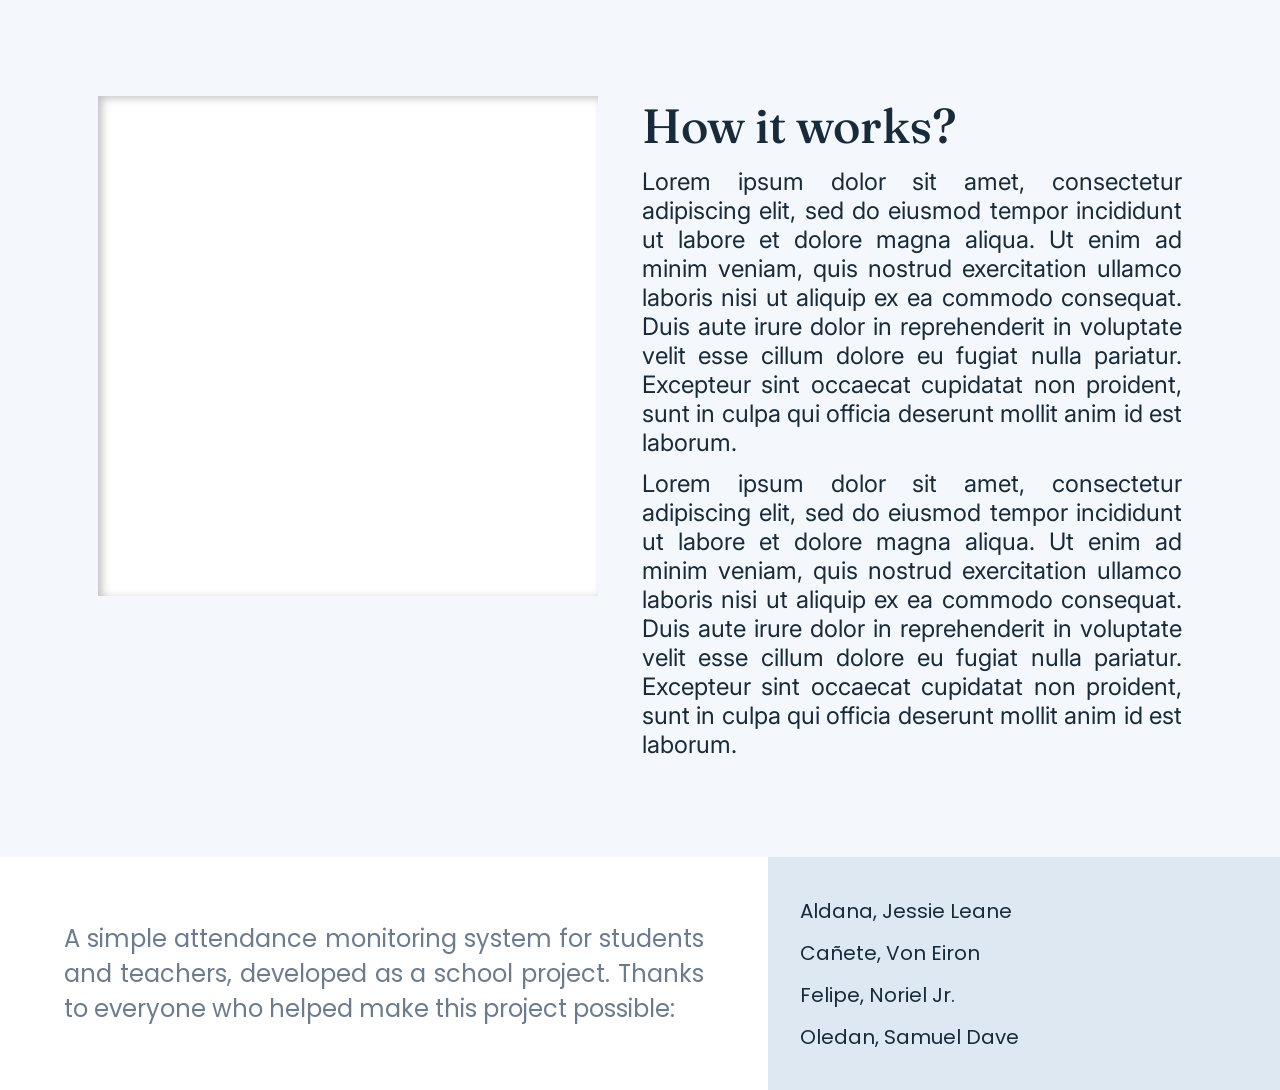
==== commit 1cc2b358: "CSS native nesting & organizations" ====
--- a/templates/index.html
+++ b/templates/index.html
@@ -10,9 +10,11 @@
     <title>WS1 Finals Project</title>
   </head>
   <body>
-    <!--! Header & Nav Section -->
+    <!--! Header Section -->
 
     <header>
+      <!--! Navigation Section -->
+
       <nav>
         <div class="logo_container">
           <img
@@ -58,6 +60,7 @@
 
           <div class="hero_cta_container">
             <p>Get started with your account:</p>
+
             <div class="cta_container">
               <button id="register_cta">Register</button>
               <button id="login_cta">Log In</button>
@@ -65,88 +68,87 @@
               <dialog id="registration_form">
                 <div class="form_container">
                   <p>Registration Form</p>
-                  <div class="form">
-                    <form id="registration_data" action="/submit" method="POST">
-                      <div class="form_group_container">
-                        <div class="form_group">
-                          <label for="first_name">First name:</label>
-                          <input
-                            type="text"
-                            id="first_name"
-                            name="first_name"
-                            required
-                          />
-                        </div>
-
-                        <div class="form_group">
-                          <label for="last_name">Last name:</label>
-                          <input
-                            type="text"
-                            id="last_name"
-                            name="last_name"
-                            required
-                          />
-                        </div>
-                      </div>
-
-                      <div class="form_single">
-                        <label for="id_number">ID no:</label>
+
+                  <form id="registration_data" action="/submit" method="POST">
+                    <div class="form_group_container">
+                      <div class="form_group">
+                        <label for="first_name">First name:</label>
                         <input
                           type="text"
-                          id="id_number"
-                          name="id_number"
+                          id="first_name"
+                          name="first_name"
                           required
                         />
                       </div>
 
-                      <div class="form_single">
-                        <label for="program">Program:</label>
-                        <select name="program" id="program" required>
-                          <option value="" disabled selected></option>
-                          <option value="subject1">SUB1: Subject 1</option>
-                          <option value="subject2">SUB2: Subject 2</option>
-                          <option value="subject3">SUB3: Subject 3</option>
-                        </select>
-                      </div>
-
-                      <div class="form_group_container">
-                        <div class="form_group">
-                          <label for="year_level">Year Level:</label>
-                          <select name="year_level" id="year_level" required>
-                            <option value="" disabled selected></option>
-                            <option value="year_one">1st year</option>
-                            <option value="year_two">2nd year</option>
-                            <option value="irregular">Irregular</option>
-                          </select>
-                        </div>
-
-                        <div class="form_group">
-                          <label for="section">Section:</label>
-                          <select name="section" id="section" required>
-                            <option value="" disabled selected></option>
-                            <option value="section1">Section 1</option>
-                            <option value="section2">Section 2</option>
-                            <option value="section3">Section 3</option>
-                          </select>
-                        </div>
-                      </div>
-
-                      <div class="form_single">
-                        <label for="email">Email:</label>
-                        <input type="email" id="email" name="email" required />
-                      </div>
-
-                      <div class="form_single">
-                        <label for="password">Password:</label>
+                      <div class="form_group">
+                        <label for="last_name">Last name:</label>
                         <input
-                          type="password"
-                          id="password"
-                          name="password"
+                          type="text"
+                          id="last_name"
+                          name="last_name"
                           required
                         />
                       </div>
-                    </form>
-                  </div>
+                    </div>
+
+                    <div class="form_single">
+                      <label for="id_number">ID no:</label>
+                      <input
+                        type="text"
+                        id="id_number"
+                        name="id_number"
+                        required
+                      />
+                    </div>
+
+                    <div class="form_single">
+                      <label for="program">Program:</label>
+                      <select name="program" id="program" required>
+                        <option value="" disabled selected></option>
+                        <option value="subject1">SUB1: Subject 1</option>
+                        <option value="subject2">SUB2: Subject 2</option>
+                        <option value="subject3">SUB3: Subject 3</option>
+                      </select>
+                    </div>
+
+                    <div class="form_group_container">
+                      <div class="form_group">
+                        <label for="year_level">Year Level:</label>
+                        <select name="year_level" id="year_level" required>
+                          <option value="" disabled selected></option>
+                          <option value="year_one">1st year</option>
+                          <option value="year_two">2nd year</option>
+                          <option value="irregular">Irregular</option>
+                        </select>
+                      </div>
+
+                      <div class="form_group">
+                        <label for="section">Section:</label>
+                        <select name="section" id="section" required>
+                          <option value="" disabled selected></option>
+                          <option value="section1">Section 1</option>
+                          <option value="section2">Section 2</option>
+                          <option value="section3">Section 3</option>
+                        </select>
+                      </div>
+                    </div>
+
+                    <div class="form_single">
+                      <label for="email">Email:</label>
+                      <input type="email" id="email" name="email" required />
+                    </div>
+
+                    <div class="form_single">
+                      <label for="password">Password:</label>
+                      <input
+                        type="password"
+                        id="password"
+                        name="password"
+                        required
+                      />
+                    </div>
+                  </form>
 
                   <div class="submission_cta">
                     <button type="submit" form="registration_data">
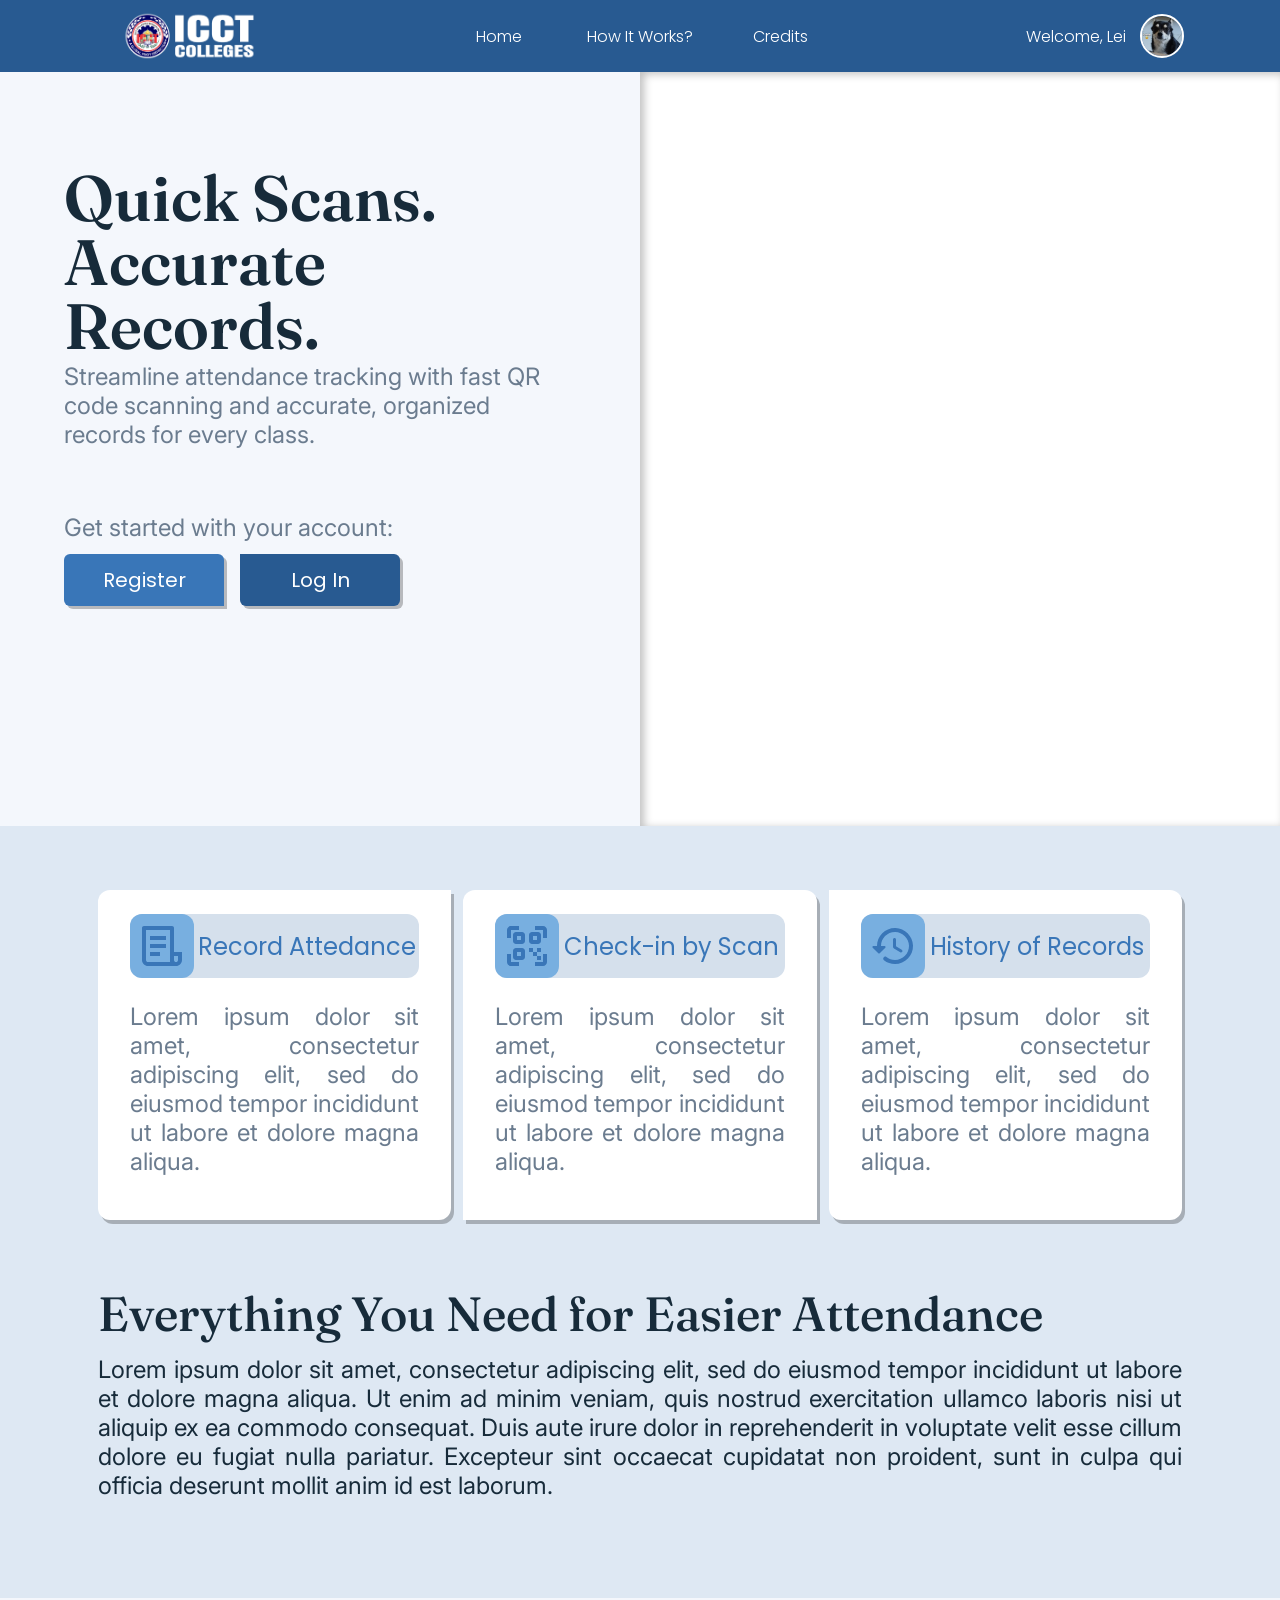
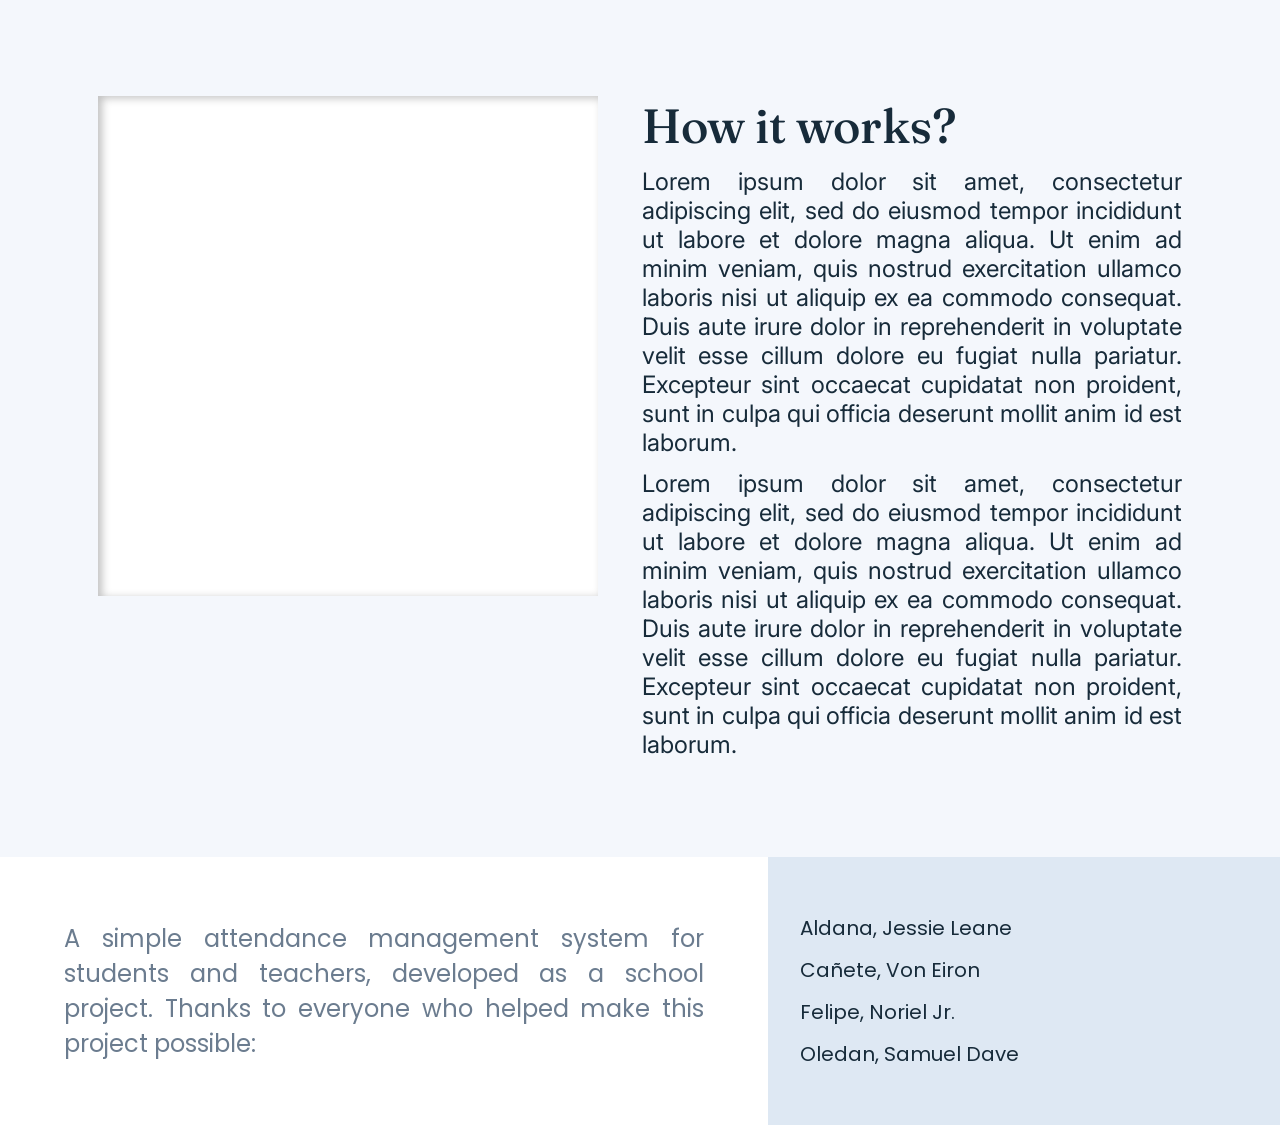
==== commit 9179ddf2: "Registration/Login forms update" ====
--- a/templates/index.html
+++ b/templates/index.html
@@ -64,6 +64,8 @@
             <div class="cta_container">
               <button id="register_cta">Register</button>
               <button id="login_cta">Log In</button>
+
+              <!--* Registration Form -->
 
               <dialog id="registration_form">
                 <div class="form_container">
@@ -157,12 +159,68 @@
                   </div>
                 </div>
                 <div class="side_header">
-                  <h3>Welcome!<br />Nice to meet you.</h3>
-
-                  <p>
-                    Create your account to get started with our attendance
-                    monitoring system.
-                  </p>
+                  <div class="side_header_description">
+                    <h3>Welcome!<br />Nice to meet you.</h3>
+
+                    <p>
+                      Create your account to get started with our attendance
+                      monitoring system.
+                    </p>
+                  </div>
+
+                  <p id="no_account">Don't have an account?</p>
+
+                  <div class="registration_form_cta">
+                    <button id="form_login_cta">Log In</button>
+                  </div>
+                </div>
+              </dialog>
+
+              <!--* Log In Form -->
+
+              <dialog id="login_form">
+                <div class="form_container">
+                  <p>Log In Form</p>
+
+                  <form id="login_data" action="/login" method="POST">
+                    <div class="form_single">
+                      <label for="login_id_number">ID no:</label>
+                      <input
+                        type="text"
+                        id="login_id_number"
+                        name="id_number"
+                        required
+                      />
+                    </div>
+
+                    <div class="form_single">
+                      <label for="login_password">Password:</label>
+                      <input
+                        type="password"
+                        id="login_password"
+                        name="password"
+                        required
+                      />
+                    </div>
+                  </form>
+
+                  <div class="submit_login_cta">
+                    <button type="submit" form="login_data">Log In</button>
+                  </div>
+                </div>
+
+                <div class="side_header">
+                  <div class="side_header_description">
+                    <h3>Welcome back!<br />Let's get started.</h3>
+
+                    <p>Login your account to start managing attendances.</p>
+                  </div>
+
+                  <p id="no_account">Don't have an account?</p>
+
+                  <div class="login_form_cta">
+                    <button id="form_register_cta">Register</button>
+                  </div>
                 </div>
               </dialog>
             </div>
@@ -290,7 +348,7 @@
     <footer>
       <section class="credits_description">
         <p>
-          A simple attendance monitoring system for students and teachers,
+          A simple attendance management system for students and teachers,
           developed as a school project. Thanks to everyone who helped make this
           project possible:
         </p>
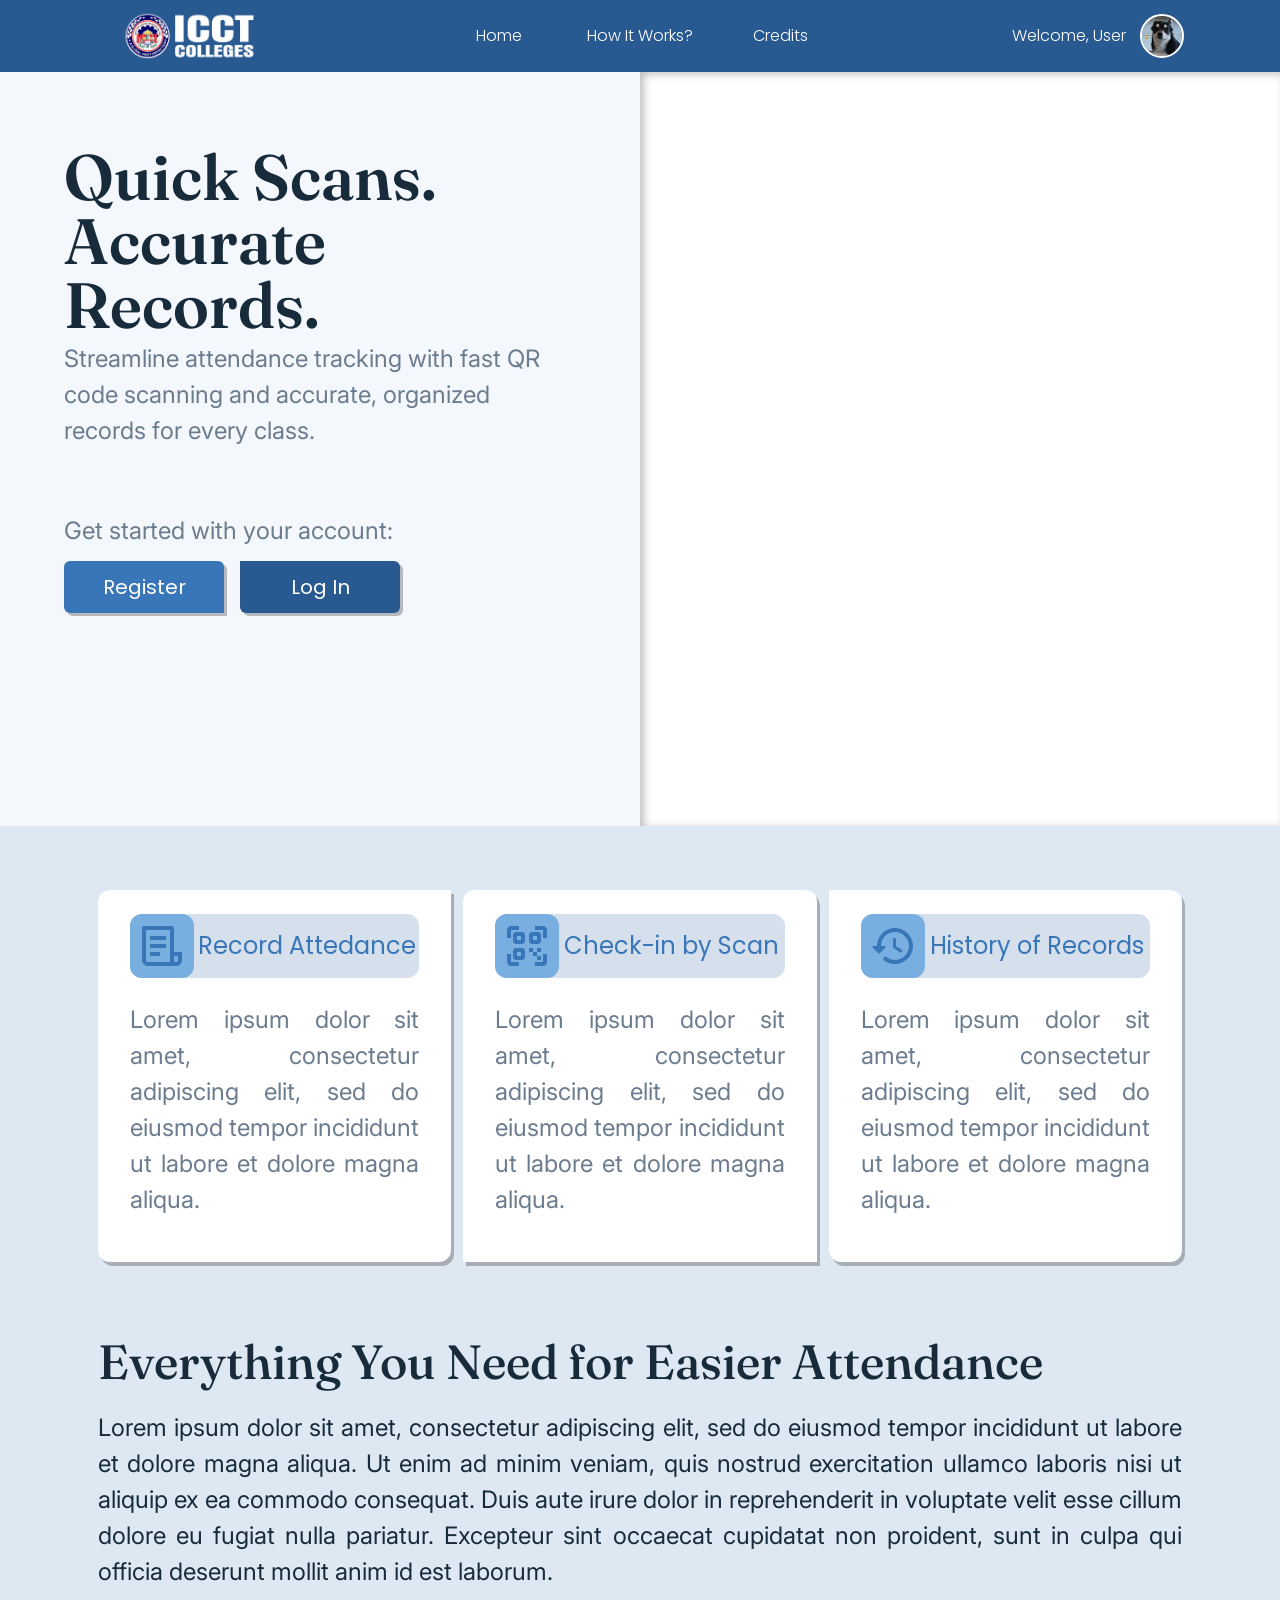
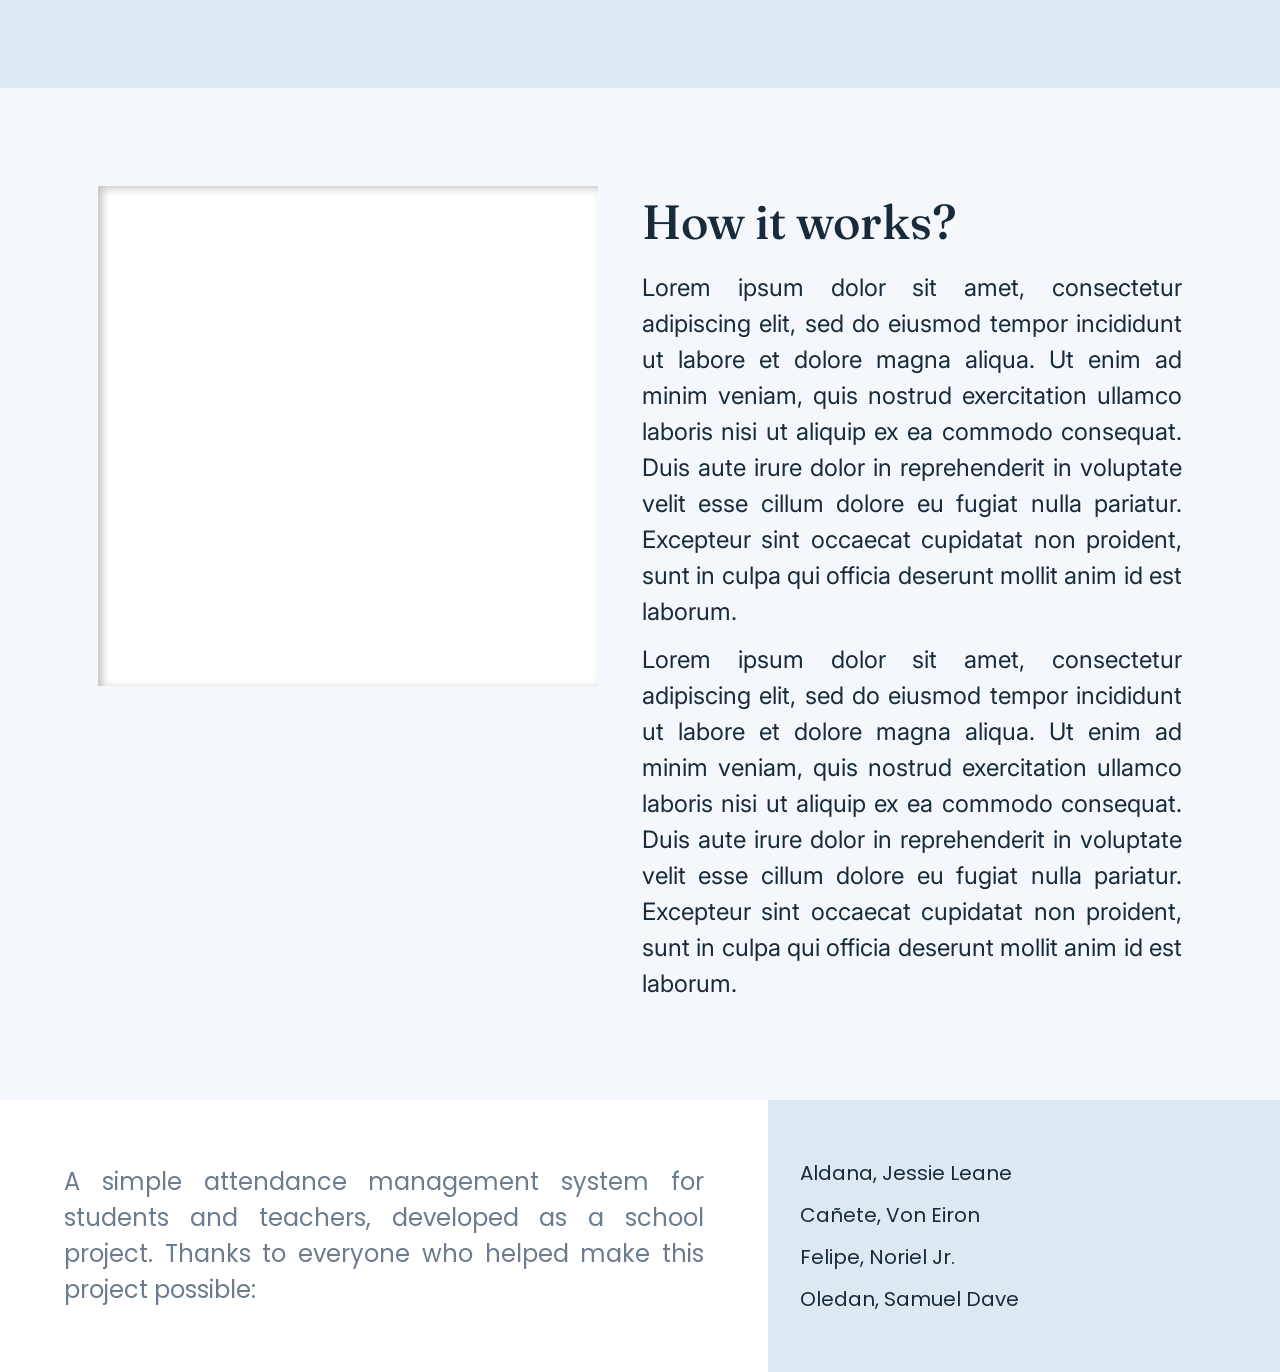
==== commit b7d38ab1: "dashboard base" ====
--- a/templates/index.html
+++ b/templates/index.html
@@ -30,7 +30,7 @@
         </div>
 
         <div class="side_cta_container">
-          <a href="#home">Welcome, Lei</a>
+          <a href="#home">Welcome, User</a>
 
           <div class="profile_container">
             <img
